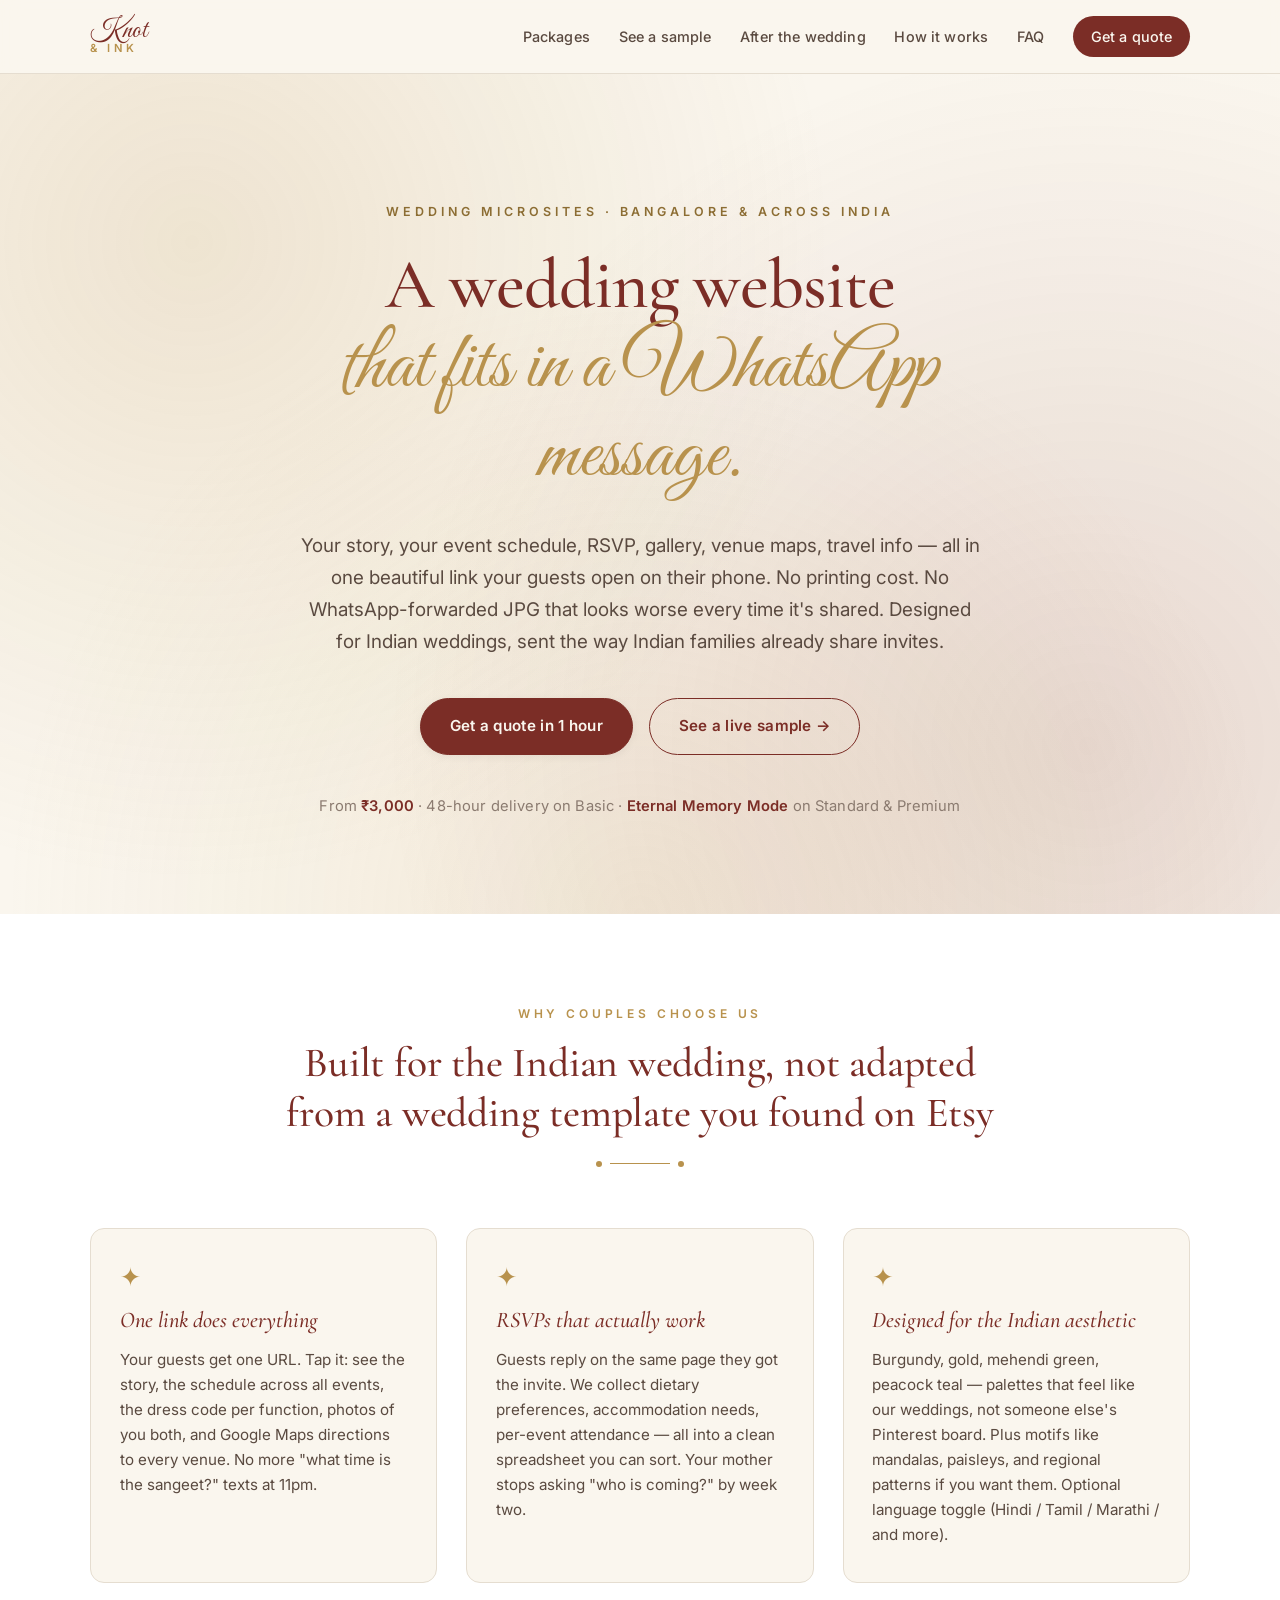
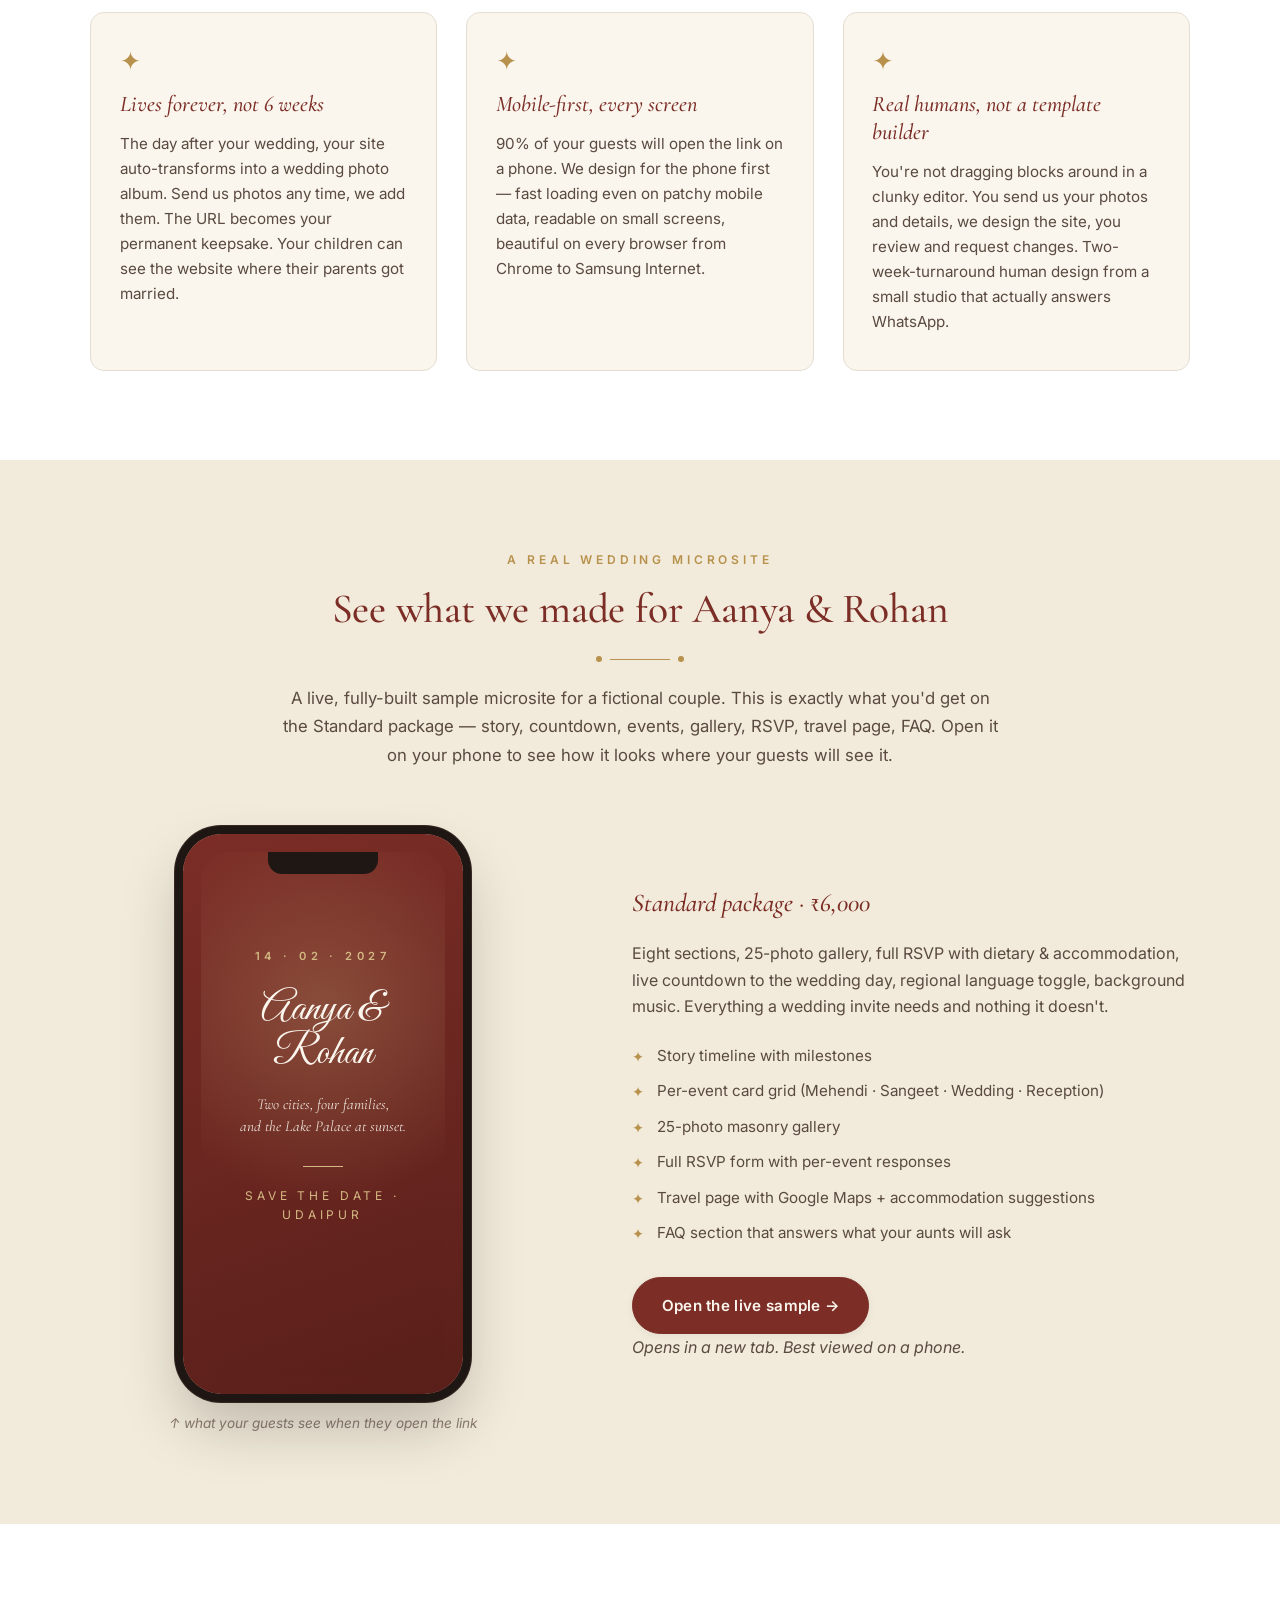
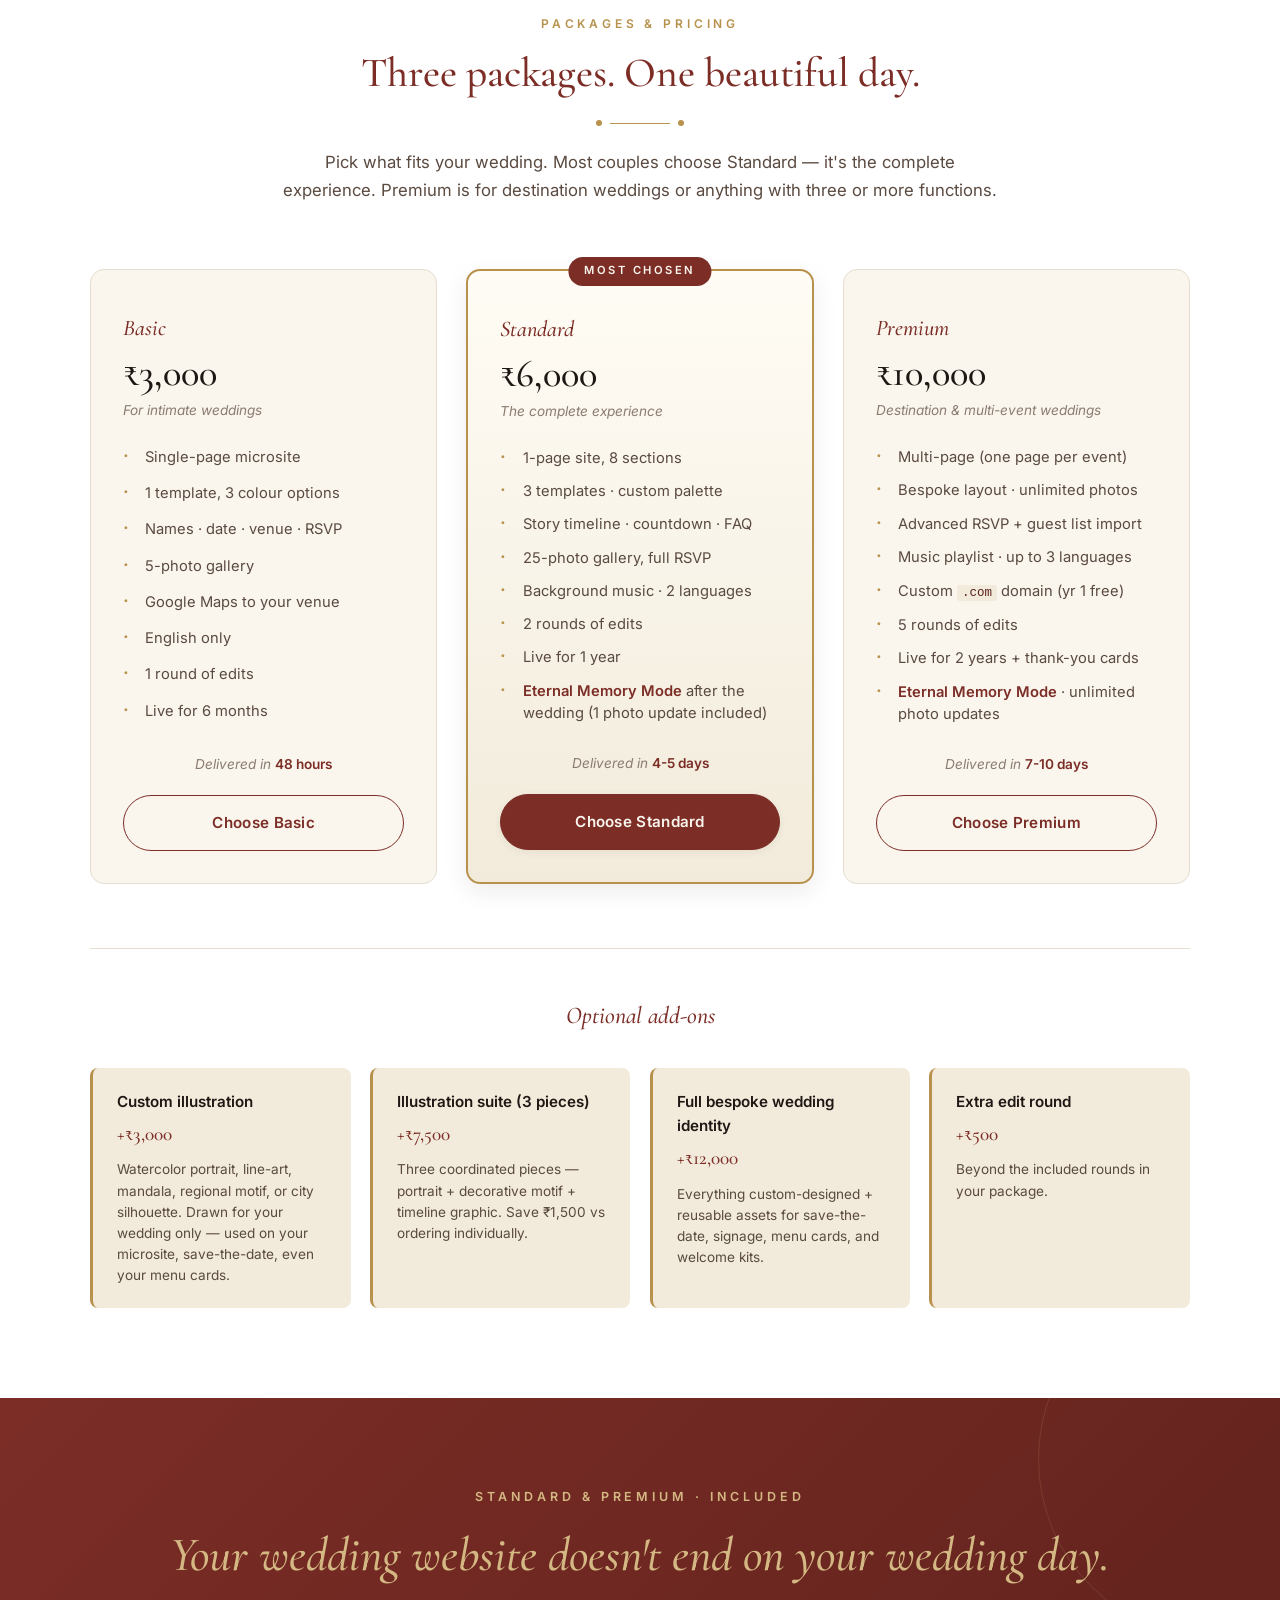
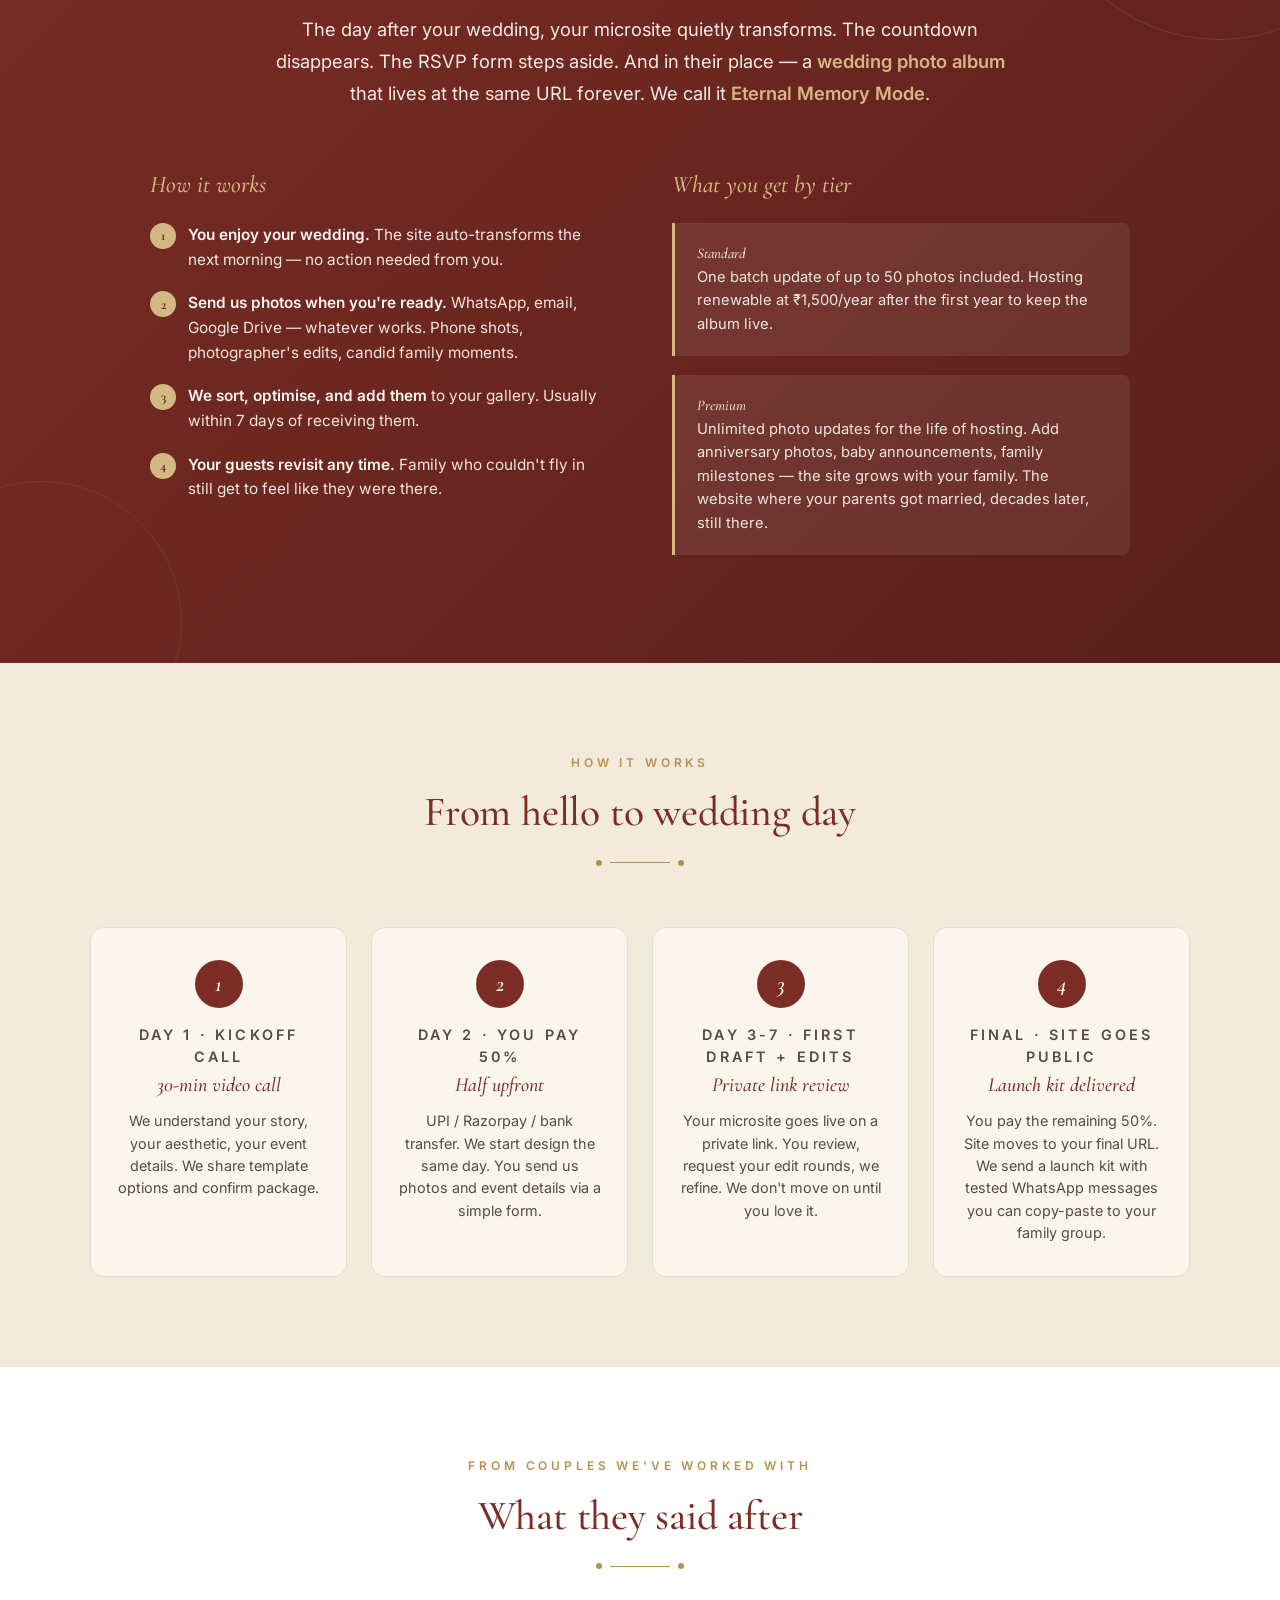
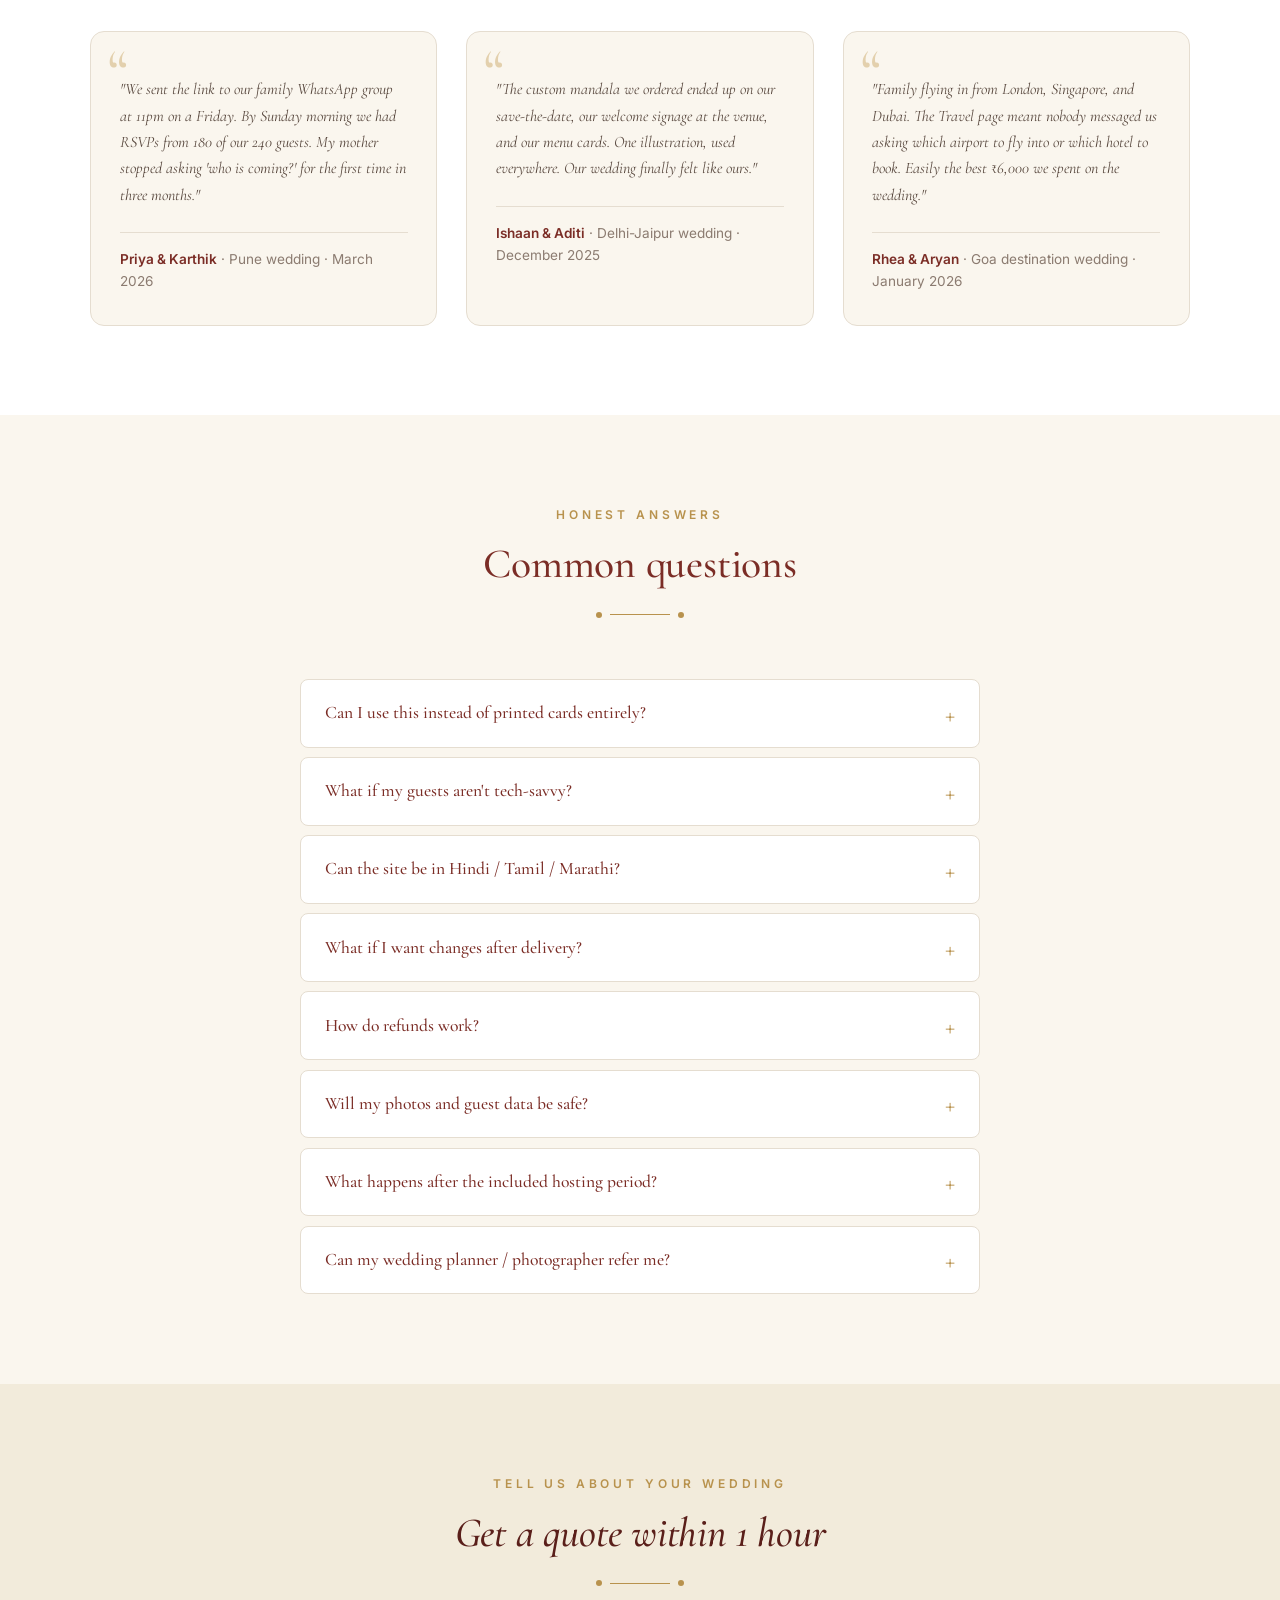
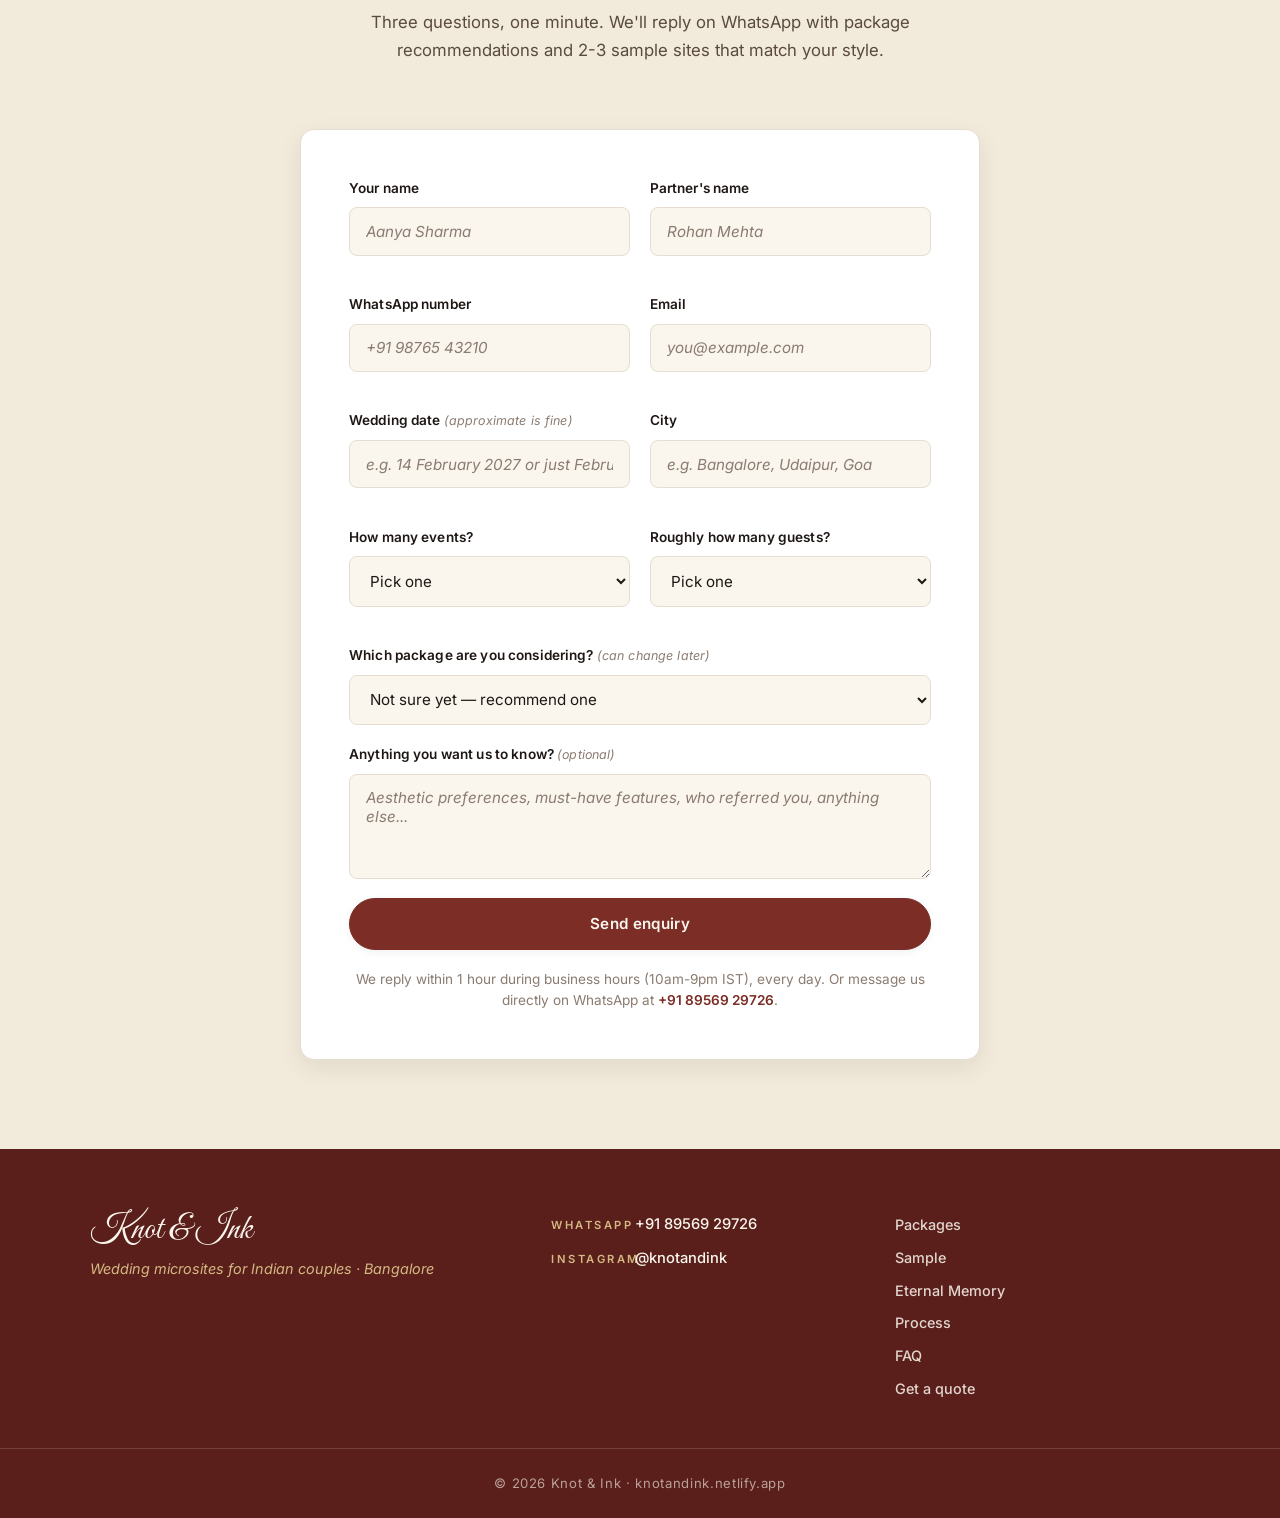
==== deploy/index.html @ e6a07e38 "Initial commit: wedding-sites project (Knot & Ink) Includes: - Strategy docs: README, CONTEXT, TODO," ====
<!DOCTYPE html>
<html lang="en">
<head>
<meta charset="UTF-8" />
<meta name="viewport" content="width=device-width, initial-scale=1.0" />
<title>Knot &amp; Ink — Beautiful wedding microsites for Indian couples</title>
<meta name="description" content="Wedding microsites that get shared on WhatsApp instead of printed cards. Story, schedule, RSVP, gallery, travel info — all in one beautiful link. From ₹3,000." />
<meta property="og:title" content="Knot &amp; Ink — Wedding microsites for Indian couples" />
<meta property="og:description" content="A wedding website that fits in a WhatsApp message. From ₹3,000. Eternal Memory Mode included on Standard & Premium." />
<meta property="og:type" content="website" />
<link rel="stylesheet" href="styles.css" />
<link rel="preconnect" href="https://fonts.googleapis.com">
<link rel="preconnect" href="https://fonts.gstatic.com" crossorigin>
<link href="https://fonts.googleapis.com/css2?family=Cormorant+Garamond:ital,wght@0,400;0,500;0,600;1,400;1,500&family=Inter:wght@300;400;500;600;700&family=Great+Vibes&display=swap" rel="stylesheet">
</head>
<body>

<!-- ============================================ NAV ============================================ -->
<header class="nav" id="nav">
  <div class="wrap nav__inner">
    <a class="nav__brand" href="#top">
      <span class="nav__brand-script">Knot</span>
      <span class="nav__brand-mark">&amp; Ink</span>
    </a>
    <nav class="nav__links" aria-label="Primary">
      <a href="#packages">Packages</a>
      <a href="#sample">See a sample</a>
      <a href="#memory">After the wedding</a>
      <a href="#process">How it works</a>
      <a href="#faq">FAQ</a>
      <a href="#enquire" class="nav__cta">Get a quote</a>
    </nav>
    <button class="nav__menu-btn" id="menuBtn" aria-label="Menu" aria-expanded="false">
      <span></span><span></span><span></span>
    </button>
  </div>
</header>

<!-- ============================================ HERO ============================================ -->
<section class="hero" id="top">
  <div class="hero__bg" aria-hidden="true"></div>
  <div class="wrap hero__inner">
    <p class="hero__eyebrow">Wedding Microsites · Bangalore &amp; across India</p>
    <h1 class="hero__title">
      A wedding website<br>
      <em>that fits in a WhatsApp message.</em>
    </h1>
    <p class="hero__lede">
      Your story, your event schedule, RSVP, gallery, venue maps, travel
      info — all in one beautiful link your guests open on their phone.
      No printing cost. No WhatsApp-forwarded JPG that looks worse every
      time it's shared. Designed for Indian weddings, sent the way Indian
      families already share invites.
    </p>
    <div class="hero__cta-row">
      <a href="#enquire" class="btn btn--primary">Get a quote in 1 hour</a>
      <a href="#sample" class="btn btn--ghost">See a live sample →</a>
    </div>
    <p class="hero__trust">
      From <strong>₹3,000</strong> · 48-hour delivery on Basic ·
      <strong>Eternal Memory Mode</strong> on Standard &amp; Premium
    </p>
  </div>
</section>

<!-- ============================================ WHY US ============================================ -->
<section class="why">
  <div class="wrap">
    <header class="section__header">
      <p class="section__eyebrow">Why couples choose us</p>
      <h2 class="section__title">Built for the Indian wedding, not adapted from a wedding template you found on Etsy</h2>
      <div class="section__divider" aria-hidden="true"></div>
    </header>

    <div class="why__grid">
      <div class="why__card">
        <div class="why__icon" aria-hidden="true">✦</div>
        <h3>One link does everything</h3>
        <p>Your guests get one URL. Tap it: see the story, the schedule across all events, the dress code per function, photos of you both, and Google Maps directions to every venue. No more "what time is the sangeet?" texts at 11pm.</p>
      </div>
      <div class="why__card">
        <div class="why__icon" aria-hidden="true">✦</div>
        <h3>RSVPs that actually work</h3>
        <p>Guests reply on the same page they got the invite. We collect dietary preferences, accommodation needs, per-event attendance — all into a clean spreadsheet you can sort. Your mother stops asking "who is coming?" by week two.</p>
      </div>
      <div class="why__card">
        <div class="why__icon" aria-hidden="true">✦</div>
        <h3>Designed for the Indian aesthetic</h3>
        <p>Burgundy, gold, mehendi green, peacock teal — palettes that feel like our weddings, not someone else's Pinterest board. Plus motifs like mandalas, paisleys, and regional patterns if you want them. Optional language toggle (Hindi / Tamil / Marathi / and more).</p>
      </div>
      <div class="why__card">
        <div class="why__icon" aria-hidden="true">✦</div>
        <h3>Lives forever, not 6 weeks</h3>
        <p>The day after your wedding, your site auto-transforms into a wedding photo album. Send us photos any time, we add them. The URL becomes your permanent keepsake. Your children can see the website where their parents got married.</p>
      </div>
      <div class="why__card">
        <div class="why__icon" aria-hidden="true">✦</div>
        <h3>Mobile-first, every screen</h3>
        <p>90% of your guests will open the link on a phone. We design for the phone first — fast loading even on patchy mobile data, readable on small screens, beautiful on every browser from Chrome to Samsung Internet.</p>
      </div>
      <div class="why__card">
        <div class="why__icon" aria-hidden="true">✦</div>
        <h3>Real humans, not a template builder</h3>
        <p>You're not dragging blocks around in a clunky editor. You send us your photos and details, we design the site, you review and request changes. Two-week-turnaround human design from a small studio that actually answers WhatsApp.</p>
      </div>
    </div>
  </div>
</section>

<!-- ============================================ SAMPLE SHOWCASE ============================================ -->
<section class="sample" id="sample">
  <div class="wrap">
    <header class="section__header">
      <p class="section__eyebrow">A real wedding microsite</p>
      <h2 class="section__title">See what we made for Aanya &amp; Rohan</h2>
      <div class="section__divider" aria-hidden="true"></div>
      <p class="section__intro">A live, fully-built sample microsite for a fictional couple. This is exactly what you'd get on the Standard package — story, countdown, events, gallery, RSVP, travel page, FAQ. Open it on your phone to see how it looks where your guests will see it.</p>
    </header>

    <div class="sample__showcase">
      <a href="samples/aanya-rohan/" class="sample__phone" target="_blank" rel="noopener" aria-label="Open the live Aanya & Rohan sample microsite">
        <div class="sample__phone-frame">
          <div class="sample__phone-content">
            <p class="sample__phone-eyebrow">14 · 02 · 2027</p>
            <p class="sample__phone-script">Aanya &amp; Rohan</p>
            <p class="sample__phone-line">Two cities, four families,<br>and the Lake Palace at sunset.</p>
            <div class="sample__phone-divider" aria-hidden="true"></div>
            <p class="sample__phone-tag">Save the date · Udaipur</p>
            <span class="sample__phone-tap">Tap to open the live sample →</span>
          </div>
        </div>
        <p class="sample__phone-caption">↑ what your guests see when they open the link</p>
      </a>

      <div class="sample__copy">
        <h3>Standard package · ₹6,000</h3>
        <p>Eight sections, 25-photo gallery, full RSVP with dietary &amp; accommodation, live countdown to the wedding day, regional language toggle, background music. Everything a wedding invite needs and nothing it doesn't.</p>
        <ul class="sample__features">
          <li>Story timeline with milestones</li>
          <li>Per-event card grid (Mehendi · Sangeet · Wedding · Reception)</li>
          <li>25-photo masonry gallery</li>
          <li>Full RSVP form with per-event responses</li>
          <li>Travel page with Google Maps + accommodation suggestions</li>
          <li>FAQ section that answers what your aunts will ask</li>
        </ul>
        <a href="samples/aanya-rohan/" class="btn btn--primary" target="_blank" rel="noopener">Open the live sample →</a>
        <p class="sample__hint">Opens in a new tab. Best viewed on a phone.</p>
      </div>
    </div>
  </div>
</section>

<!-- ============================================ PACKAGES ============================================ -->
<section class="packages" id="packages">
  <div class="wrap">
    <header class="section__header">
      <p class="section__eyebrow">Packages &amp; pricing</p>
      <h2 class="section__title">Three packages. One beautiful day.</h2>
      <div class="section__divider" aria-hidden="true"></div>
      <p class="section__intro">Pick what fits your wedding. Most couples choose Standard — it's the complete experience. Premium is for destination weddings or anything with three or more functions.</p>
    </header>

    <div class="pkg-grid">

      <div class="pkg">
        <p class="pkg__tier">Basic</p>
        <p class="pkg__price">₹3,000</p>
        <p class="pkg__sub">For intimate weddings</p>
        <ul class="pkg__features">
          <li>Single-page microsite</li>
          <li>1 template, 3 colour options</li>
          <li>Names · date · venue · RSVP</li>
          <li>5-photo gallery</li>
          <li>Google Maps to your venue</li>
          <li>English only</li>
          <li>1 round of edits</li>
          <li>Live for 6 months</li>
        </ul>
        <p class="pkg__delivery">Delivered in <strong>48 hours</strong></p>
        <a href="#enquire" class="btn btn--ghost btn--block">Choose Basic</a>
      </div>

      <div class="pkg pkg--featured">
        <span class="pkg__badge">Most chosen</span>
        <p class="pkg__tier">Standard</p>
        <p class="pkg__price">₹6,000</p>
        <p class="pkg__sub">The complete experience</p>
        <ul class="pkg__features">
          <li>1-page site, 8 sections</li>
          <li>3 templates · custom palette</li>
          <li>Story timeline · countdown · FAQ</li>
          <li>25-photo gallery, full RSVP</li>
          <li>Background music · 2 languages</li>
          <li>2 rounds of edits</li>
          <li>Live for 1 year</li>
          <li><strong>Eternal Memory Mode</strong> after the wedding (1 photo update included)</li>
        </ul>
        <p class="pkg__delivery">Delivered in <strong>4-5 days</strong></p>
        <a href="#enquire" class="btn btn--primary btn--block">Choose Standard</a>
      </div>

      <div class="pkg">
        <p class="pkg__tier">Premium</p>
        <p class="pkg__price">₹10,000</p>
        <p class="pkg__sub">Destination &amp; multi-event weddings</p>
        <ul class="pkg__features">
          <li>Multi-page (one page per event)</li>
          <li>Bespoke layout · unlimited photos</li>
          <li>Advanced RSVP + guest list import</li>
          <li>Music playlist · up to 3 languages</li>
          <li>Custom <code>.com</code> domain (yr 1 free)</li>
          <li>5 rounds of edits</li>
          <li>Live for 2 years + thank-you cards</li>
          <li><strong>Eternal Memory Mode</strong> · unlimited photo updates</li>
        </ul>
        <p class="pkg__delivery">Delivered in <strong>7-10 days</strong></p>
        <a href="#enquire" class="btn btn--ghost btn--block">Choose Premium</a>
      </div>

    </div>

    <div class="addons">
      <h3 class="addons__title">Optional add-ons</h3>
      <div class="addons__grid">
        <div class="addon">
          <p class="addon__name">Custom illustration</p>
          <p class="addon__price">+₹3,000</p>
          <p class="addon__desc">Watercolor portrait, line-art, mandala, regional motif, or city silhouette. Drawn for your wedding only — used on your microsite, save-the-date, even your menu cards.</p>
        </div>
        <div class="addon">
          <p class="addon__name">Illustration suite (3 pieces)</p>
          <p class="addon__price">+₹7,500</p>
          <p class="addon__desc">Three coordinated pieces — portrait + decorative motif + timeline graphic. Save ₹1,500 vs ordering individually.</p>
        </div>
        <div class="addon">
          <p class="addon__name">Full bespoke wedding identity</p>
          <p class="addon__price">+₹12,000</p>
          <p class="addon__desc">Everything custom-designed + reusable assets for save-the-date, signage, menu cards, and welcome kits.</p>
        </div>
        <div class="addon">
          <p class="addon__name">Extra edit round</p>
          <p class="addon__price">+₹500</p>
          <p class="addon__desc">Beyond the included rounds in your package.</p>
        </div>
      </div>
    </div>
  </div>
</section>

<!-- ============================================ ETERNAL MEMORY ============================================ -->
<section class="memory" id="memory">
  <div class="wrap memory__inner">
    <p class="memory__eyebrow">Standard &amp; Premium · Included</p>
    <h2 class="memory__title"><em>Your wedding website doesn't end on your wedding day.</em></h2>
    <p class="memory__lede">
      The day after your wedding, your microsite quietly transforms.
      The countdown disappears. The RSVP form steps aside. And in their
      place — a <strong>wedding photo album</strong> that lives at the
      same URL forever. We call it <strong>Eternal Memory Mode</strong>.
    </p>

    <div class="memory__cols">
      <div class="memory__col">
        <h3>How it works</h3>
        <ol>
          <li><strong>You enjoy your wedding.</strong> The site auto-transforms the next morning — no action needed from you.</li>
          <li><strong>Send us photos when you're ready.</strong> WhatsApp, email, Google Drive — whatever works. Phone shots, photographer's edits, candid family moments.</li>
          <li><strong>We sort, optimise, and add them</strong> to your gallery. Usually within 7 days of receiving them.</li>
          <li><strong>Your guests revisit any time.</strong> Family who couldn't fly in still get to feel like they were there.</li>
        </ol>
      </div>

      <div class="memory__col">
        <h3>What you get by tier</h3>
        <div class="memory__tier">
          <p class="memory__tier-name">Standard</p>
          <p>One batch update of up to 50 photos included. Hosting renewable at ₹1,500/year after the first year to keep the album live.</p>
        </div>
        <div class="memory__tier">
          <p class="memory__tier-name">Premium</p>
          <p>Unlimited photo updates for the life of hosting. Add anniversary photos, baby announcements, family milestones — the site grows with your family. The website where your parents got married, decades later, still there.</p>
        </div>
      </div>
    </div>
  </div>
</section>

<!-- ============================================ PROCESS ============================================ -->
<section class="process" id="process">
  <div class="wrap">
    <header class="section__header">
      <p class="section__eyebrow">How it works</p>
      <h2 class="section__title">From hello to wedding day</h2>
      <div class="section__divider" aria-hidden="true"></div>
    </header>

    <div class="process__steps">
      <div class="process__step">
        <div class="process__num">1</div>
        <p class="process__when">Day 1 · Kickoff call</p>
        <h3>30-min video call</h3>
        <p>We understand your story, your aesthetic, your event details. We share template options and confirm package.</p>
      </div>
      <div class="process__step">
        <div class="process__num">2</div>
        <p class="process__when">Day 2 · You pay 50%</p>
        <h3>Half upfront</h3>
        <p>UPI / Razorpay / bank transfer. We start design the same day. You send us photos and event details via a simple form.</p>
      </div>
      <div class="process__step">
        <div class="process__num">3</div>
        <p class="process__when">Day 3-7 · First draft + edits</p>
        <h3>Private link review</h3>
        <p>Your microsite goes live on a private link. You review, request your edit rounds, we refine. We don't move on until you love it.</p>
      </div>
      <div class="process__step">
        <div class="process__num">4</div>
        <p class="process__when">Final · Site goes public</p>
        <h3>Launch kit delivered</h3>
        <p>You pay the remaining 50%. Site moves to your final URL. We send a launch kit with tested WhatsApp messages you can copy-paste to your family group.</p>
      </div>
    </div>
  </div>
</section>

<!-- ============================================ TESTIMONIALS ============================================ -->
<section class="testimonials">
  <div class="wrap">
    <header class="section__header">
      <p class="section__eyebrow">From couples we've worked with</p>
      <h2 class="section__title">What they said after</h2>
      <div class="section__divider" aria-hidden="true"></div>
    </header>

    <div class="testimonials__grid">
      <blockquote class="testimonial">
        <p class="testimonial__quote">"We sent the link to our family WhatsApp group at 11pm on a Friday. By Sunday morning we had RSVPs from 180 of our 240 guests. My mother stopped asking 'who is coming?' for the first time in three months."</p>
        <footer><strong>Priya &amp; Karthik</strong> · Pune wedding · March 2026</footer>
      </blockquote>

      <blockquote class="testimonial">
        <p class="testimonial__quote">"The custom mandala we ordered ended up on our save-the-date, our welcome signage at the venue, and our menu cards. One illustration, used everywhere. Our wedding finally felt like ours."</p>
        <footer><strong>Ishaan &amp; Aditi</strong> · Delhi-Jaipur wedding · December 2025</footer>
      </blockquote>

      <blockquote class="testimonial">
        <p class="testimonial__quote">"Family flying in from London, Singapore, and Dubai. The Travel page meant nobody messaged us asking which airport to fly into or which hotel to book. Easily the best ₹6,000 we spent on the wedding."</p>
        <footer><strong>Rhea &amp; Aryan</strong> · Goa destination wedding · January 2026</footer>
      </blockquote>
    </div>
  </div>
</section>

<!-- ============================================ FAQ ============================================ -->
<section class="faq" id="faq">
  <div class="wrap wrap--narrow">
    <header class="section__header">
      <p class="section__eyebrow">Honest answers</p>
      <h2 class="section__title">Common questions</h2>
      <div class="section__divider" aria-hidden="true"></div>
    </header>

    <div class="faq__list">
      <details class="faq__item">
        <summary>Can I use this instead of printed cards entirely?</summary>
        <p>Most of our couples do exactly that — they save the printing cost (often ₹15-40k for 200 cards) and put it elsewhere. A small number do both: a single luxe printed card for grandparents and the immediate family, microsite for everyone else. Either way works.</p>
      </details>
      <details class="faq__item">
        <summary>What if my guests aren't tech-savvy?</summary>
        <p>If they can open a WhatsApp message, they can open the microsite. There's no app, no login, no signup. They tap the link, the site opens, they tap RSVP, they fill three fields. We've designed for grandparents.</p>
      </details>
      <details class="faq__item">
        <summary>Can the site be in Hindi / Tamil / Marathi?</summary>
        <p>Yes. Standard package includes English + 1 regional language with a toggle. Premium goes up to 3. Currently supported: Hindi, Tamil, Telugu, Marathi, Kannada, Malayalam, Bengali, Punjabi, Gujarati. Ask if you need another.</p>
      </details>
      <details class="faq__item">
        <summary>What if I want changes after delivery?</summary>
        <p>Each package includes edit rounds (1 / 2 / 5 for Basic / Standard / Premium). Beyond that, additional rounds are ₹500 each. We hold this line firmly — without it, hourly rates collapse and we can't keep prices low.</p>
      </details>
      <details class="faq__item">
        <summary>How do refunds work?</summary>
        <p>50% upfront, 50% on delivery. The 50% upfront is non-refundable once design starts (because we've already done the work). If you cancel before we begin design, full refund. Once your site is live and you've paid the balance, no further refunds — but we keep working on edit rounds until you're happy within your package limit.</p>
      </details>
      <details class="faq__item">
        <summary>Will my photos and guest data be safe?</summary>
        <p>Site is SSL-secured (green padlock). Guest RSVP data is stored in a private spreadsheet only you and we can access. Your photos are hosted on industry-standard image CDN — same providers used by major news sites. We never reuse your photos for marketing without your written permission.</p>
      </details>
      <details class="faq__item">
        <summary>What happens after the included hosting period?</summary>
        <p>Basic stays live for 6 months. Standard for 1 year, Premium for 2 years. After that, hosting is renewable at ₹1,500/year — most couples renew at least once because the site has become their wedding album. If you don't renew, the site is archived and we keep your final files for 2 more years in case you change your mind.</p>
      </details>
      <details class="faq__item">
        <summary>Can my wedding planner / photographer refer me?</summary>
        <p>Yes — and they'll get a 15% commission. Mention them in the enquiry form so we know to credit them. (Doesn't change your price.)</p>
      </details>
    </div>
  </div>
</section>

<!-- ============================================ ENQUIRY FORM ============================================ -->
<section class="enquire" id="enquire">
  <div class="wrap wrap--narrow">
    <header class="section__header">
      <p class="section__eyebrow">Tell us about your wedding</p>
      <h2 class="section__title"><em>Get a quote within 1 hour</em></h2>
      <div class="section__divider" aria-hidden="true"></div>
      <p class="section__intro">Three questions, one minute. We'll reply on WhatsApp with package recommendations and 2-3 sample sites that match your style.</p>
    </header>

    <form class="enquire-form" id="enquireForm" novalidate>
      <div class="form-row form-row--two">
        <label class="field">
          <span class="field__label">Your name</span>
          <input type="text" name="name" required placeholder="Aanya Sharma" />
        </label>
        <label class="field">
          <span class="field__label">Partner's name</span>
          <input type="text" name="partner" required placeholder="Rohan Mehta" />
        </label>
      </div>

      <div class="form-row form-row--two">
        <label class="field">
          <span class="field__label">WhatsApp number</span>
          <input type="tel" name="phone" required placeholder="+91 98765 43210" />
        </label>
        <label class="field">
          <span class="field__label">Email</span>
          <input type="email" name="email" required placeholder="you@example.com" />
        </label>
      </div>

      <div class="form-row form-row--two">
        <label class="field">
          <span class="field__label">Wedding date <span class="field__opt">(approximate is fine)</span></span>
          <input type="text" name="date" required placeholder="e.g. 14 February 2027 or just February 2027" />
        </label>
        <label class="field">
          <span class="field__label">City</span>
          <input type="text" name="city" required placeholder="e.g. Bangalore, Udaipur, Goa" />
        </label>
      </div>

      <div class="form-row form-row--two">
        <label class="field">
          <span class="field__label">How many events?</span>
          <select name="events" required>
            <option value="">Pick one</option>
            <option>Just the wedding + reception</option>
            <option>Mehendi + Sangeet + Wedding + Reception</option>
            <option>Full schedule (5+ events incl. roka, haldi, etc.)</option>
            <option>Destination wedding (multi-day)</option>
          </select>
        </label>
        <label class="field">
          <span class="field__label">Roughly how many guests?</span>
          <select name="guests" required>
            <option value="">Pick one</option>
            <option>Up to 100</option>
            <option>100 – 250</option>
            <option>250 – 500</option>
            <option>500+</option>
          </select>
        </label>
      </div>

      <label class="field">
        <span class="field__label">Which package are you considering? <span class="field__opt">(can change later)</span></span>
        <select name="package">
          <option value="">Not sure yet — recommend one</option>
          <option>Basic (₹3,000)</option>
          <option>Standard (₹6,000)</option>
          <option>Premium (₹10,000)</option>
          <option>Premium + custom illustrations</option>
        </select>
      </label>

      <label class="field">
        <span class="field__label">Anything you want us to know? <span class="field__opt">(optional)</span></span>
        <textarea name="notes" rows="4" placeholder="Aesthetic preferences, must-have features, who referred you, anything else..."></textarea>
      </label>

      <button type="submit" class="btn btn--primary btn--block">Send enquiry</button>
      <p class="enquire-form__note">We reply within 1 hour during business hours (10am-9pm IST), every day. Or message us directly on WhatsApp at <a href="https://wa.me/918956929726">+91 89569 29726</a>.</p>
    </form>

    <div class="enquire-form__success" id="enquireSuccess" hidden>
      <p class="enquire-form__success-mark">✓</p>
      <h3>Got it — talk soon</h3>
      <p>We've received your enquiry and will reply on WhatsApp within an hour. Meanwhile, take another look at the <a href="samples/aanya-rohan/" target="_blank" rel="noopener">live sample</a>.</p>
    </div>
  </div>
</section>

<!-- ============================================ FOOTER ============================================ -->
<footer class="footer">
  <div class="wrap footer__inner">
    <div class="footer__brand">
      <p class="footer__brand-script">Knot &amp; Ink</p>
      <p class="footer__tag">Wedding microsites for Indian couples · Bangalore</p>
    </div>
    <div class="footer__contact">
      <p><span>WhatsApp</span> <a href="https://wa.me/918956929726">+91 89569 29726</a></p>
      <p><span>Instagram</span> <a href="https://instagram.com/knotandink" rel="noopener">@knotandink</a></p>
    </div>
    <div class="footer__nav">
      <a href="#packages">Packages</a>
      <a href="#sample">Sample</a>
      <a href="#memory">Eternal Memory</a>
      <a href="#process">Process</a>
      <a href="#faq">FAQ</a>
      <a href="#enquire">Get a quote</a>
    </div>
  </div>
  <div class="footer__bar">
    <p>© 2026 Knot &amp; Ink · knotandink.netlify.app</p>
  </div>
</footer>

<script src="script.js"></script>
</body>
</html>
---- deploy/styles.css ----
/* ==========================================================================
   Knot & Ink — Landing page
   Wedding microsite service · public-facing site for couples
   Palette + typography mirror the couple-deck and sample microsite
   ========================================================================== */

:root {
  /* Brand palette — burgundy + antique gold + cream */
  --burgundy:        #7B2D26;
  --burgundy-deep:   #5A1F1A;
  --gold:            #B8924D;
  --gold-soft:       #D4B883;
  --gold-deep:       #8C6D33;
  --cream:           #FAF6EE;
  --cream-warm:      #F2EBDB;
  --rose:            #E8C5C0;
  --rose-deep:       #B87E78;

  --ink:             #1F1714;
  --ink-soft:        #5A4A40;
  --ink-faint:       #8B7B70;
  --line:            #E5DDD0;

  /* Typography */
  --serif:  'Cormorant Garamond', 'Times New Roman', serif;
  --sans:   'Inter', system-ui, -apple-system, 'Segoe UI', Roboto, sans-serif;
  --script: 'Great Vibes', 'Brush Script MT', cursive;

  /* Layout */
  --max-w:        1180px;
  --max-w-narrow: 760px;
  --pad-section:  clamp(3.5rem, 7vw, 6rem);
  --radius:       8px;
  --radius-lg:    14px;

  /* Shadows */
  --shadow-sm: 0 2px 8px rgba(31, 23, 20, 0.06);
  --shadow-md: 0 8px 24px rgba(31, 23, 20, 0.08);
  --shadow-lg: 0 18px 40px rgba(31, 23, 20, 0.12);
}

* { box-sizing: border-box; }

html { scroll-behavior: smooth; -webkit-text-size-adjust: 100%; }

body {
  margin: 0;
  font-family: var(--sans);
  font-size: 16px;
  line-height: 1.6;
  color: var(--ink);
  background: var(--cream);
  -webkit-font-smoothing: antialiased;
  -moz-osx-font-smoothing: grayscale;
}

img { max-width: 100%; display: block; }

a { color: var(--burgundy); text-decoration: none; }
a:hover { color: var(--burgundy-deep); }

.wrap {
  width: 100%;
  max-width: var(--max-w);
  margin: 0 auto;
  padding: 0 clamp(1rem, 4vw, 2.5rem);
}
.wrap--narrow { max-width: var(--max-w-narrow); }

/* ==========================================================================
   NAV
   ========================================================================== */
.nav {
  position: sticky;
  top: 0;
  z-index: 50;
  background: rgba(250, 246, 238, 0.95);
  backdrop-filter: blur(10px);
  -webkit-backdrop-filter: blur(10px);
  border-bottom: 1px solid var(--line);
}
.nav__inner {
  display: flex;
  align-items: center;
  justify-content: space-between;
  padding-top: 1rem;
  padding-bottom: 1rem;
  gap: 2rem;
}
.nav__brand {
  display: flex;
  flex-direction: column;
  line-height: 1;
  text-decoration: none;
}
.nav__brand-script {
  font-family: var(--script);
  font-size: 1.7rem;
  color: var(--burgundy);
  letter-spacing: 0.02em;
  margin-bottom: -2px;
}
.nav__brand-mark {
  font-family: var(--sans);
  font-size: 0.7rem;
  letter-spacing: 0.32em;
  text-transform: uppercase;
  color: var(--gold);
  font-weight: 600;
}
.nav__links {
  display: flex;
  gap: 1.8rem;
  align-items: center;
}
.nav__links a {
  font-size: 0.9rem;
  color: var(--ink-soft);
  font-weight: 500;
  letter-spacing: 0.01em;
  transition: color 0.2s;
}
.nav__links a:hover { color: var(--burgundy); }
.nav__cta {
  background: var(--burgundy);
  color: var(--cream) !important;
  padding: 0.55rem 1.1rem;
  border-radius: 999px;
  transition: background 0.2s;
}
.nav__cta:hover { background: var(--burgundy-deep); color: var(--cream) !important; }

.nav__menu-btn {
  display: none;
  background: none;
  border: 0;
  padding: 0.5rem;
  cursor: pointer;
  flex-direction: column;
  gap: 5px;
}
.nav__menu-btn span {
  display: block;
  width: 22px;
  height: 2px;
  background: var(--burgundy);
  transition: transform 0.2s, opacity 0.2s;
}
.nav__menu-btn[aria-expanded="true"] span:nth-child(1) { transform: translateY(7px) rotate(45deg); }
.nav__menu-btn[aria-expanded="true"] span:nth-child(2) { opacity: 0; }
.nav__menu-btn[aria-expanded="true"] span:nth-child(3) { transform: translateY(-7px) rotate(-45deg); }

/* ==========================================================================
   BUTTONS
   ========================================================================== */
.btn {
  display: inline-block;
  padding: 0.95rem 1.8rem;
  font-family: var(--sans);
  font-size: 0.95rem;
  font-weight: 600;
  letter-spacing: 0.02em;
  border-radius: 999px;
  border: 1.5px solid transparent;
  cursor: pointer;
  text-align: center;
  transition: transform 0.15s, background 0.2s, color 0.2s, border-color 0.2s, box-shadow 0.2s;
  text-decoration: none;
}
.btn--primary {
  background: var(--burgundy);
  color: var(--cream);
  border-color: var(--burgundy);
  box-shadow: var(--shadow-sm);
}
.btn--primary:hover {
  background: var(--burgundy-deep);
  border-color: var(--burgundy-deep);
  color: var(--cream);
  transform: translateY(-1px);
  box-shadow: var(--shadow-md);
}
.btn--ghost {
  background: transparent;
  color: var(--burgundy);
  border-color: var(--burgundy);
}
.btn--ghost:hover {
  background: var(--burgundy);
  color: var(--cream);
}
.btn--block { display: block; width: 100%; }

/* ==========================================================================
   SECTION HEADERS — shared
   ========================================================================== */
.section__header {
  text-align: center;
  max-width: 720px;
  margin: 0 auto clamp(2.5rem, 5vw, 4rem);
}
.section__eyebrow {
  font-size: 0.75rem;
  letter-spacing: 0.32em;
  text-transform: uppercase;
  color: var(--gold);
  font-weight: 600;
  margin: 0 0 1rem;
}
.section__title {
  font-family: var(--serif);
  font-weight: 500;
  font-size: clamp(1.8rem, 4vw, 2.6rem);
  color: var(--burgundy);
  margin: 0 0 1.5rem;
  line-height: 1.2;
  letter-spacing: -0.005em;
}
.section__title em {
  font-style: italic;
  color: var(--burgundy-deep);
}
.section__divider {
  width: 60px;
  height: 1px;
  background: var(--gold);
  margin: 0 auto 1.5rem;
  position: relative;
}
.section__divider::before,
.section__divider::after {
  content: "";
  position: absolute;
  top: 50%;
  width: 6px;
  height: 6px;
  background: var(--gold);
  border-radius: 50%;
  transform: translateY(-50%);
}
.section__divider::before { left: -14px; }
.section__divider::after  { right: -14px; }
.section__intro {
  font-size: 1.05rem;
  color: var(--ink-soft);
  line-height: 1.7;
  margin: 0;
}

/* ==========================================================================
   HERO
   ========================================================================== */
.hero {
  position: relative;
  padding: clamp(4rem, 10vw, 8rem) 0 clamp(4rem, 8vw, 6rem);
  overflow: hidden;
  background: var(--cream);
}
.hero__bg {
  position: absolute;
  inset: 0;
  background:
    radial-gradient(circle at 15% 20%, rgba(184, 146, 77, 0.18) 0%, transparent 50%),
    radial-gradient(circle at 85% 80%, rgba(123, 45, 38, 0.15) 0%, transparent 55%),
    radial-gradient(circle at 50% 100%, rgba(212, 184, 131, 0.2) 0%, transparent 60%),
    var(--cream);
  z-index: 0;
}
.hero__inner {
  position: relative;
  z-index: 1;
  text-align: center;
  max-width: 840px;
}
.hero__eyebrow {
  font-size: 0.78rem;
  letter-spacing: 0.32em;
  text-transform: uppercase;
  color: var(--gold-deep);
  font-weight: 600;
  margin: 0 0 1.5rem;
}
.hero__title {
  font-family: var(--serif);
  font-weight: 500;
  font-size: clamp(2.4rem, 6vw, 4.4rem);
  color: var(--burgundy);
  margin: 0 0 1.8rem;
  line-height: 1.1;
  letter-spacing: -0.015em;
}
.hero__title em {
  font-family: var(--script);
  font-weight: 400;
  font-style: normal;
  color: var(--gold);
  font-size: 1.15em;
  letter-spacing: 0;
}
.hero__lede {
  font-size: clamp(1rem, 2vw, 1.18rem);
  line-height: 1.7;
  color: var(--ink-soft);
  margin: 0 0 2.5rem;
  max-width: 680px;
  margin-left: auto;
  margin-right: auto;
}
.hero__cta-row {
  display: flex;
  gap: 1rem;
  justify-content: center;
  flex-wrap: wrap;
  margin-bottom: 2.5rem;
}
.hero__trust {
  font-size: 0.92rem;
  color: var(--ink-faint);
  margin: 0;
  letter-spacing: 0.01em;
}
.hero__trust strong { color: var(--burgundy); font-weight: 600; }

/* ==========================================================================
   WHY US
   ========================================================================== */
.why {
  padding: var(--pad-section) 0;
  background: white;
}
.why__grid {
  display: grid;
  grid-template-columns: repeat(auto-fit, minmax(280px, 1fr));
  gap: 1.8rem;
}
.why__card {
  padding: 2.2rem 1.8rem;
  background: var(--cream);
  border: 1px solid var(--line);
  border-radius: var(--radius-lg);
  transition: transform 0.25s, box-shadow 0.25s, border-color 0.25s;
}
.why__card:hover {
  transform: translateY(-4px);
  box-shadow: var(--shadow-md);
  border-color: var(--gold-soft);
}
.why__icon {
  font-size: 1.6rem;
  color: var(--gold);
  margin-bottom: 1rem;
  line-height: 1;
}
.why__card h3 {
  font-family: var(--serif);
  font-style: italic;
  font-weight: 500;
  font-size: 1.4rem;
  color: var(--burgundy);
  margin: 0 0 0.8rem;
  line-height: 1.25;
}
.why__card p {
  font-size: 0.95rem;
  color: var(--ink-soft);
  line-height: 1.65;
  margin: 0;
}

/* ==========================================================================
   SAMPLE SHOWCASE
   ========================================================================== */
.sample {
  padding: var(--pad-section) 0;
  background: var(--cream-warm);
}
.sample__showcase {
  display: grid;
  grid-template-columns: 1fr 1.2fr;
  gap: clamp(2rem, 6vw, 5rem);
  align-items: center;
}
.sample__phone {
  display: flex;
  flex-direction: column;
  align-items: center;
  gap: 1.2rem;
  text-decoration: none;
  color: inherit;
  cursor: pointer;
}
.sample__phone:hover { color: inherit; }
.sample__phone-frame {
  width: 280px;
  height: 560px;
  background: linear-gradient(160deg, #7B2D26 0%, #5A1F1A 100%);
  border-radius: 38px;
  padding: 18px;
  box-shadow:
    0 30px 60px rgba(31, 23, 20, 0.25),
    0 0 0 8px #1F1714,
    0 0 0 9px #3A2A24;
  position: relative;
  transition: transform 0.3s ease, box-shadow 0.3s ease;
}
.sample__phone:hover .sample__phone-frame {
  transform: translateY(-6px) rotate(-1deg);
  box-shadow:
    0 38px 70px rgba(31, 23, 20, 0.32),
    0 0 0 8px #1F1714,
    0 0 0 9px #3A2A24;
}
.sample__phone:focus-visible {
  outline: 0;
}
.sample__phone:focus-visible .sample__phone-frame {
  box-shadow:
    0 30px 60px rgba(31, 23, 20, 0.25),
    0 0 0 8px #1F1714,
    0 0 0 11px var(--gold);
}
.sample__phone-tap {
  display: inline-block;
  margin-top: 1.5rem;
  padding: 0.45rem 1rem;
  background: var(--gold-soft);
  color: var(--burgundy-deep);
  font-family: var(--sans);
  font-size: 0.72rem;
  font-weight: 600;
  letter-spacing: 0.18em;
  text-transform: uppercase;
  border-radius: 999px;
  opacity: 0;
  transform: translateY(8px);
  transition: opacity 0.3s ease, transform 0.3s ease;
}
.sample__phone:hover .sample__phone-tap,
.sample__phone:focus-visible .sample__phone-tap {
  opacity: 1;
  transform: translateY(0);
}
@media (hover: none) {
  .sample__phone-tap { opacity: 1; transform: none; }
}
.sample__phone-frame::before {
  content: "";
  position: absolute;
  top: 18px;
  left: 50%;
  transform: translateX(-50%);
  width: 110px;
  height: 22px;
  background: #1F1714;
  border-radius: 0 0 14px 14px;
  z-index: 2;
}
.sample__phone-content {
  width: 100%;
  height: 100%;
  background:
    radial-gradient(circle at 50% 30%, rgba(212, 184, 131, 0.25) 0%, transparent 50%),
    linear-gradient(160deg, #7B2D26 0%, #5A1F1A 100%);
  border-radius: 26px;
  padding: 50px 25px 30px;
  display: flex;
  flex-direction: column;
  align-items: center;
  justify-content: center;
  text-align: center;
  color: var(--cream);
}
.sample__phone-eyebrow {
  font-size: 0.7rem;
  letter-spacing: 0.4em;
  color: var(--gold-soft);
  margin: 0 0 1.5rem;
  font-weight: 600;
}
.sample__phone-script {
  font-family: var(--script);
  font-size: 2.6rem;
  color: var(--cream);
  margin: 0 0 1rem;
  line-height: 1.05;
}
.sample__phone-line {
  font-family: var(--serif);
  font-style: italic;
  font-size: 0.95rem;
  line-height: 1.45;
  margin: 0 0 1.8rem;
  color: rgba(250, 246, 238, 0.9);
}
.sample__phone-divider {
  width: 40px;
  height: 1px;
  background: var(--gold-soft);
  margin: 0 auto 1.2rem;
}
.sample__phone-tag {
  font-size: 0.75rem;
  letter-spacing: 0.32em;
  color: var(--gold-soft);
  text-transform: uppercase;
  margin: 0;
}
.sample__phone-caption {
  font-size: 0.85rem;
  color: var(--ink-faint);
  font-style: italic;
  margin: 0;
}
.sample__copy h3 {
  font-family: var(--serif);
  font-style: italic;
  font-weight: 500;
  font-size: 1.6rem;
  color: var(--burgundy);
  margin: 0 0 1rem;
}
.sample__copy p {
  font-size: 1rem;
  line-height: 1.65;
  color: var(--ink-soft);
  margin: 0 0 1.5rem;
}
.sample__features {
  list-style: none;
  padding: 0;
  margin: 0 0 2rem;
  display: grid;
  gap: 0.7rem;
}
.sample__features li {
  position: relative;
  padding-left: 1.6rem;
  font-size: 0.95rem;
  color: var(--ink-soft);
}
.sample__features li::before {
  content: "✦";
  position: absolute;
  left: 0;
  color: var(--gold);
  font-size: 0.9rem;
  top: 1px;
}
.sample__hint {
  font-size: 0.85rem;
  color: var(--ink-faint);
  font-style: italic;
  margin: 0.8rem 0 0;
}

/* ==========================================================================
   PACKAGES
   ========================================================================== */
.packages {
  padding: var(--pad-section) 0;
  background: white;
}
.pkg-grid {
  display: grid;
  grid-template-columns: repeat(auto-fit, minmax(280px, 1fr));
  gap: 1.8rem;
  margin-bottom: 4rem;
}
.pkg {
  position: relative;
  background: var(--cream);
  border: 1px solid var(--line);
  border-radius: var(--radius-lg);
  padding: 2.5rem 2rem 2rem;
  display: flex;
  flex-direction: column;
  transition: transform 0.25s, box-shadow 0.25s;
}
.pkg:hover {
  transform: translateY(-3px);
  box-shadow: var(--shadow-md);
}
.pkg--featured {
  background: linear-gradient(180deg, #FFFCF5 0%, var(--cream-warm) 100%);
  border-color: var(--gold);
  border-width: 2px;
  transform: scale(1.03);
  box-shadow: var(--shadow-md);
}
.pkg--featured:hover { transform: scale(1.03) translateY(-3px); box-shadow: var(--shadow-lg); }
.pkg__badge {
  position: absolute;
  top: -14px;
  left: 50%;
  transform: translateX(-50%);
  background: var(--burgundy);
  color: var(--cream);
  padding: 0.35rem 1rem;
  font-size: 0.7rem;
  letter-spacing: 0.22em;
  text-transform: uppercase;
  font-weight: 600;
  border-radius: 999px;
  white-space: nowrap;
}
.pkg__tier {
  font-family: var(--serif);
  font-style: italic;
  font-size: 1.4rem;
  font-weight: 500;
  color: var(--burgundy);
  margin: 0 0 0.5rem;
}
.pkg__price {
  font-family: var(--serif);
  font-size: 2.4rem;
  font-weight: 500;
  color: var(--ink);
  margin: 0;
  line-height: 1;
}
.pkg__sub {
  font-size: 0.85rem;
  color: var(--ink-faint);
  margin: 0.5rem 0 1.5rem;
  font-style: italic;
}
.pkg__features {
  list-style: none;
  padding: 0;
  margin: 0 0 1.8rem;
  display: grid;
  gap: 0.7rem;
  flex: 1;
}
.pkg__features li {
  position: relative;
  padding-left: 1.4rem;
  font-size: 0.92rem;
  color: var(--ink-soft);
  line-height: 1.5;
}
.pkg__features li::before {
  content: "·";
  position: absolute;
  left: 0;
  color: var(--gold);
  font-size: 1.4rem;
  line-height: 1;
  top: -2px;
}
.pkg__features li strong { color: var(--burgundy); font-weight: 600; }
.pkg__features code {
  font-family: 'SFMono-Regular', Menlo, Consolas, monospace;
  font-size: 0.85em;
  background: var(--cream-warm);
  padding: 1px 5px;
  border-radius: 3px;
  color: var(--burgundy-deep);
}
.pkg__delivery {
  font-size: 0.85rem;
  color: var(--ink-faint);
  margin: 0 0 1.2rem;
  text-align: center;
  font-style: italic;
}
.pkg__delivery strong { color: var(--burgundy); font-style: normal; font-weight: 600; }

.addons {
  border-top: 1px solid var(--line);
  padding-top: 3rem;
}
.addons__title {
  font-family: var(--serif);
  font-style: italic;
  font-weight: 500;
  font-size: 1.5rem;
  color: var(--burgundy);
  text-align: center;
  margin: 0 0 2rem;
}
.addons__grid {
  display: grid;
  grid-template-columns: repeat(auto-fit, minmax(240px, 1fr));
  gap: 1.2rem;
}
.addon {
  padding: 1.4rem 1.5rem;
  background: var(--cream-warm);
  border-radius: var(--radius);
  border-left: 3px solid var(--gold);
}
.addon__name {
  font-weight: 600;
  font-size: 0.95rem;
  color: var(--ink);
  margin: 0 0 0.3rem;
}
.addon__price {
  font-family: var(--serif);
  font-size: 1.2rem;
  color: var(--burgundy);
  margin: 0 0 0.6rem;
  font-weight: 500;
}
.addon__desc {
  font-size: 0.85rem;
  color: var(--ink-soft);
  line-height: 1.55;
  margin: 0;
}

/* ==========================================================================
   ETERNAL MEMORY MODE — flagship feature section
   ========================================================================== */
.memory {
  padding: var(--pad-section) 0;
  background: linear-gradient(135deg, var(--burgundy) 0%, var(--burgundy-deep) 100%);
  color: var(--cream);
  position: relative;
  overflow: hidden;
}
.memory::before,
.memory::after {
  content: "";
  position: absolute;
  border: 1px solid var(--gold-soft);
  border-radius: 50%;
  opacity: 0.15;
  pointer-events: none;
}
.memory::before {
  top: -120px;
  right: -120px;
  width: 360px;
  height: 360px;
}
.memory::after {
  bottom: -100px;
  left: -100px;
  width: 280px;
  height: 280px;
  opacity: 0.1;
}
.memory__inner {
  position: relative;
  z-index: 1;
  text-align: center;
}
.memory__eyebrow {
  font-size: 0.78rem;
  letter-spacing: 0.32em;
  text-transform: uppercase;
  color: var(--gold-soft);
  font-weight: 600;
  margin: 0 0 1.2rem;
}
.memory__title {
  font-family: var(--serif);
  font-weight: 500;
  font-size: clamp(1.9rem, 4.5vw, 3rem);
  margin: 0 0 1.8rem;
  line-height: 1.2;
  color: var(--cream);
}
.memory__title em {
  font-style: italic;
  color: var(--gold-soft);
}
.memory__lede {
  font-size: clamp(1rem, 2vw, 1.15rem);
  line-height: 1.75;
  max-width: 760px;
  margin: 0 auto 3.5rem;
  color: rgba(250, 246, 238, 0.95);
}
.memory__lede strong { color: var(--gold-soft); font-weight: 600; }
.memory__cols {
  display: grid;
  grid-template-columns: 1fr 1fr;
  gap: clamp(2rem, 5vw, 4rem);
  text-align: left;
  max-width: 980px;
  margin: 0 auto;
}
.memory__col h3 {
  font-family: var(--serif);
  font-style: italic;
  font-weight: 500;
  font-size: 1.5rem;
  color: var(--gold-soft);
  margin: 0 0 1.2rem;
}
.memory__col ol {
  margin: 0;
  padding: 0;
  list-style: none;
  counter-reset: memlist;
}
.memory__col ol li {
  position: relative;
  padding-left: 2.4rem;
  margin-bottom: 1.2rem;
  font-size: 0.96rem;
  line-height: 1.6;
  color: rgba(250, 246, 238, 0.92);
  counter-increment: memlist;
}
.memory__col ol li::before {
  content: counter(memlist);
  position: absolute;
  left: 0;
  top: 0;
  width: 26px;
  height: 26px;
  display: flex;
  align-items: center;
  justify-content: center;
  background: var(--gold-soft);
  color: var(--burgundy-deep);
  font-family: var(--serif);
  font-size: 0.85rem;
  font-weight: 600;
  border-radius: 50%;
}
.memory__col strong { color: var(--cream); font-weight: 600; }

.memory__tier {
  background: rgba(250, 246, 238, 0.08);
  border-left: 3px solid var(--gold-soft);
  padding: 1.2rem 1.4rem;
  border-radius: 0 var(--radius) var(--radius) 0;
  margin-bottom: 1.2rem;
}
.memory__tier-name {
  font-family: var(--serif);
  font-style: italic;
  font-size: 1.05rem;
  color: var(--gold-soft);
  margin: 0 0 0.4rem;
  font-weight: 500;
}
.memory__tier p {
  font-size: 0.92rem;
  line-height: 1.6;
  margin: 0;
  color: rgba(250, 246, 238, 0.92);
}

/* ==========================================================================
   PROCESS
   ========================================================================== */
.process {
  padding: var(--pad-section) 0;
  background: var(--cream-warm);
}
.process__steps {
  display: grid;
  grid-template-columns: repeat(auto-fit, minmax(220px, 1fr));
  gap: 1.5rem;
}
.process__step {
  background: var(--cream);
  padding: 2rem 1.6rem;
  border-radius: var(--radius-lg);
  text-align: center;
  border: 1px solid var(--line);
  position: relative;
}
.process__num {
  width: 48px;
  height: 48px;
  background: var(--burgundy);
  color: var(--cream);
  font-family: var(--serif);
  font-style: italic;
  font-size: 1.4rem;
  font-weight: 600;
  border-radius: 50%;
  display: flex;
  align-items: center;
  justify-content: center;
  margin: 0 auto 1rem;
}
.process__when {
  font-size: 0.7rem;
  letter-spacing: 0.22em;
  text-transform: uppercase;
  color: var(--gold);
  font-weight: 600;
  margin: 0 0 0.8rem;
}
.process__step h3 {
  font-family: var(--serif);
  font-style: italic;
  font-weight: 500;
  font-size: 1.25rem;
  color: var(--burgundy);
  margin: 0 0 0.6rem;
}
.process__step p {
  font-size: 0.9rem;
  color: var(--ink-soft);
  line-height: 1.55;
  margin: 0;
}

/* ==========================================================================
   TESTIMONIALS
   ========================================================================== */
.testimonials {
  padding: var(--pad-section) 0;
  background: white;
}
.testimonials__grid {
  display: grid;
  grid-template-columns: repeat(auto-fit, minmax(280px, 1fr));
  gap: 1.8rem;
}
.testimonial {
  background: var(--cream);
  border: 1px solid var(--line);
  border-radius: var(--radius-lg);
  padding: 2rem 1.8rem;
  margin: 0;
  position: relative;
}
.testimonial::before {
  content: "\201C";
  position: absolute;
  top: 0.5rem;
  left: 1rem;
  font-family: var(--serif);
  font-size: 4rem;
  color: var(--gold-soft);
  line-height: 1;
  opacity: 0.6;
}
.testimonial__quote {
  font-family: var(--serif);
  font-style: italic;
  font-size: 1rem;
  line-height: 1.65;
  color: var(--ink-soft);
  margin: 0.8rem 0 1.5rem;
  position: relative;
  z-index: 1;
}
.testimonial footer {
  font-size: 0.85rem;
  color: var(--ink-faint);
  border-top: 1px solid var(--line);
  padding-top: 1rem;
}
.testimonial footer strong {
  color: var(--burgundy);
  font-weight: 600;
}

/* ==========================================================================
   FAQ
   ========================================================================== */
.faq {
  padding: var(--pad-section) 0;
  background: var(--cream);
}
.faq__list {
  display: flex;
  flex-direction: column;
  gap: 0.6rem;
}
.faq__item {
  background: white;
  border: 1px solid var(--line);
  border-radius: var(--radius);
  padding: 1.2rem 1.5rem;
  transition: border-color 0.2s, box-shadow 0.2s;
}
.faq__item[open] {
  border-color: var(--gold-soft);
  box-shadow: var(--shadow-sm);
}
.faq__item summary {
  font-family: var(--serif);
  font-weight: 500;
  font-size: 1.1rem;
  color: var(--burgundy);
  cursor: pointer;
  list-style: none;
  display: flex;
  justify-content: space-between;
  align-items: center;
  gap: 1rem;
}
.faq__item summary::-webkit-details-marker { display: none; }
.faq__item summary::after {
  content: "+";
  font-size: 1.6rem;
  color: var(--gold);
  font-weight: 300;
  transition: transform 0.2s;
  line-height: 1;
}
.faq__item[open] summary::after { transform: rotate(45deg); }
.faq__item p {
  font-size: 0.95rem;
  line-height: 1.65;
  color: var(--ink-soft);
  margin: 1rem 0 0;
  padding-top: 1rem;
  border-top: 1px solid var(--line);
}

/* ==========================================================================
   ENQUIRY FORM
   ========================================================================== */
.enquire {
  padding: var(--pad-section) 0;
  background: var(--cream-warm);
}
.enquire-form {
  background: white;
  border-radius: var(--radius-lg);
  padding: clamp(2rem, 5vw, 3rem);
  box-shadow: var(--shadow-md);
  border: 1px solid var(--line);
}
.form-row {
  margin-bottom: 1.2rem;
}
.form-row--two {
  display: grid;
  grid-template-columns: 1fr 1fr;
  gap: 1.2rem;
}
.field {
  display: flex;
  flex-direction: column;
  gap: 0.5rem;
  margin-bottom: 1.2rem;
}
.field__label {
  font-size: 0.85rem;
  font-weight: 600;
  color: var(--ink);
  letter-spacing: 0.01em;
}
.field__opt {
  font-size: 0.78rem;
  color: var(--ink-faint);
  font-weight: 400;
  font-style: italic;
}
.field input,
.field select,
.field textarea {
  padding: 0.85rem 1rem;
  font-family: var(--sans);
  font-size: 0.95rem;
  border: 1.5px solid var(--line);
  border-radius: var(--radius);
  background: var(--cream);
  color: var(--ink);
  transition: border-color 0.2s, background 0.2s;
  width: 100%;
}
.field input:focus,
.field select:focus,
.field textarea:focus {
  outline: 0;
  border-color: var(--gold);
  background: white;
}
.field textarea {
  resize: vertical;
  min-height: 100px;
  font-family: var(--sans);
}
.field input::placeholder,
.field textarea::placeholder {
  color: var(--ink-faint);
  font-style: italic;
}

.enquire-form__note {
  font-size: 0.85rem;
  color: var(--ink-faint);
  margin: 1.2rem 0 0;
  text-align: center;
  line-height: 1.55;
}
.enquire-form__note a { color: var(--burgundy); font-weight: 600; }

.enquire-form__success {
  background: white;
  border-radius: var(--radius-lg);
  padding: 3rem 2rem;
  text-align: center;
  box-shadow: var(--shadow-md);
  border: 1px solid var(--gold-soft);
}
.enquire-form__success-mark {
  width: 64px;
  height: 64px;
  background: var(--burgundy);
  color: var(--cream);
  font-size: 2rem;
  border-radius: 50%;
  display: flex;
  align-items: center;
  justify-content: center;
  margin: 0 auto 1.5rem;
}
.enquire-form__success h3 {
  font-family: var(--serif);
  font-style: italic;
  font-size: 1.8rem;
  color: var(--burgundy);
  margin: 0 0 1rem;
  font-weight: 500;
}
.enquire-form__success p {
  font-size: 1rem;
  color: var(--ink-soft);
  margin: 0;
  line-height: 1.6;
}

/* ==========================================================================
   FOOTER
   ========================================================================== */
.footer {
  background: var(--burgundy-deep);
  color: var(--cream);
  padding: 4rem 0 0;
}
.footer__inner {
  display: grid;
  grid-template-columns: 1.4fr 1fr 1fr;
  gap: 3rem;
  padding-bottom: 3rem;
}
.footer__brand-script {
  font-family: var(--script);
  font-size: 2.2rem;
  color: var(--cream);
  margin: 0 0 0.5rem;
  line-height: 1;
}
.footer__tag {
  font-size: 0.9rem;
  color: var(--gold-soft);
  margin: 0;
  font-style: italic;
}
.footer__contact p {
  font-size: 0.92rem;
  margin: 0 0 0.6rem;
  color: rgba(250, 246, 238, 0.85);
}
.footer__contact span {
  display: inline-block;
  width: 80px;
  font-size: 0.7rem;
  letter-spacing: 0.22em;
  text-transform: uppercase;
  color: var(--gold-soft);
  font-weight: 600;
}
.footer__contact a {
  color: var(--cream);
  font-weight: 500;
}
.footer__contact a:hover { color: var(--gold-soft); }
.footer__nav {
  display: flex;
  flex-direction: column;
  gap: 0.6rem;
}
.footer__nav a {
  color: rgba(250, 246, 238, 0.85);
  font-size: 0.9rem;
  font-weight: 500;
}
.footer__nav a:hover { color: var(--gold-soft); }
.footer__bar {
  border-top: 1px solid rgba(250, 246, 238, 0.15);
  padding: 1.5rem 0;
  text-align: center;
}
.footer__bar p {
  margin: 0;
  font-size: 0.82rem;
  color: rgba(250, 246, 238, 0.6);
  letter-spacing: 0.05em;
}

/* ==========================================================================
   RESPONSIVE
   ========================================================================== */
@media (max-width: 880px) {
  .nav__links {
    position: absolute;
    top: 100%;
    left: 0;
    right: 0;
    background: var(--cream);
    flex-direction: column;
    padding: 1.5rem;
    gap: 1.2rem;
    border-bottom: 1px solid var(--line);
    transform: translateY(-12px);
    opacity: 0;
    pointer-events: none;
    transition: transform 0.2s, opacity 0.2s;
  }
  .nav__links.is-open {
    transform: translateY(0);
    opacity: 1;
    pointer-events: auto;
  }
  .nav__menu-btn { display: flex; }
  .nav__cta { width: max-content; }

  .sample__showcase {
    grid-template-columns: 1fr;
    gap: 3rem;
  }
  .sample__phone { order: 1; }
  .sample__copy  { order: 2; text-align: center; }
  .sample__features { display: inline-grid; text-align: left; }

  .pkg--featured {
    transform: none;
  }
  .pkg--featured:hover { transform: translateY(-3px); }

  .memory__cols {
    grid-template-columns: 1fr;
    gap: 2.5rem;
  }

  .footer__inner {
    grid-template-columns: 1fr;
    gap: 2rem;
    text-align: center;
  }
  .footer__contact span { width: auto; margin-right: 0.5rem; }
  .footer__nav { align-items: center; }
}

@media (max-width: 540px) {
  .form-row--two { grid-template-columns: 1fr; }
  .hero__cta-row { flex-direction: column; }
  .hero__cta-row .btn { width: 100%; }
  .sample__phone-frame {
    width: 240px;
    height: 480px;
  }
  .sample__phone-script { font-size: 2.2rem; }
}

/* ==========================================================================
   SCROLL REVEAL
   ========================================================================== */
.reveal {
  opacity: 0;
  transform: translateY(20px);
  transition: opacity 0.7s ease, transform 0.7s ease;
}
.reveal.is-visible {
  opacity: 1;
  transform: translateY(0);
}

@media (prefers-reduced-motion: reduce) {
  *, *::before, *::after {
    animation-duration: 0.001s !important;
    transition-duration: 0.001s !important;
  }
  .reveal { opacity: 1; transform: none; }
}
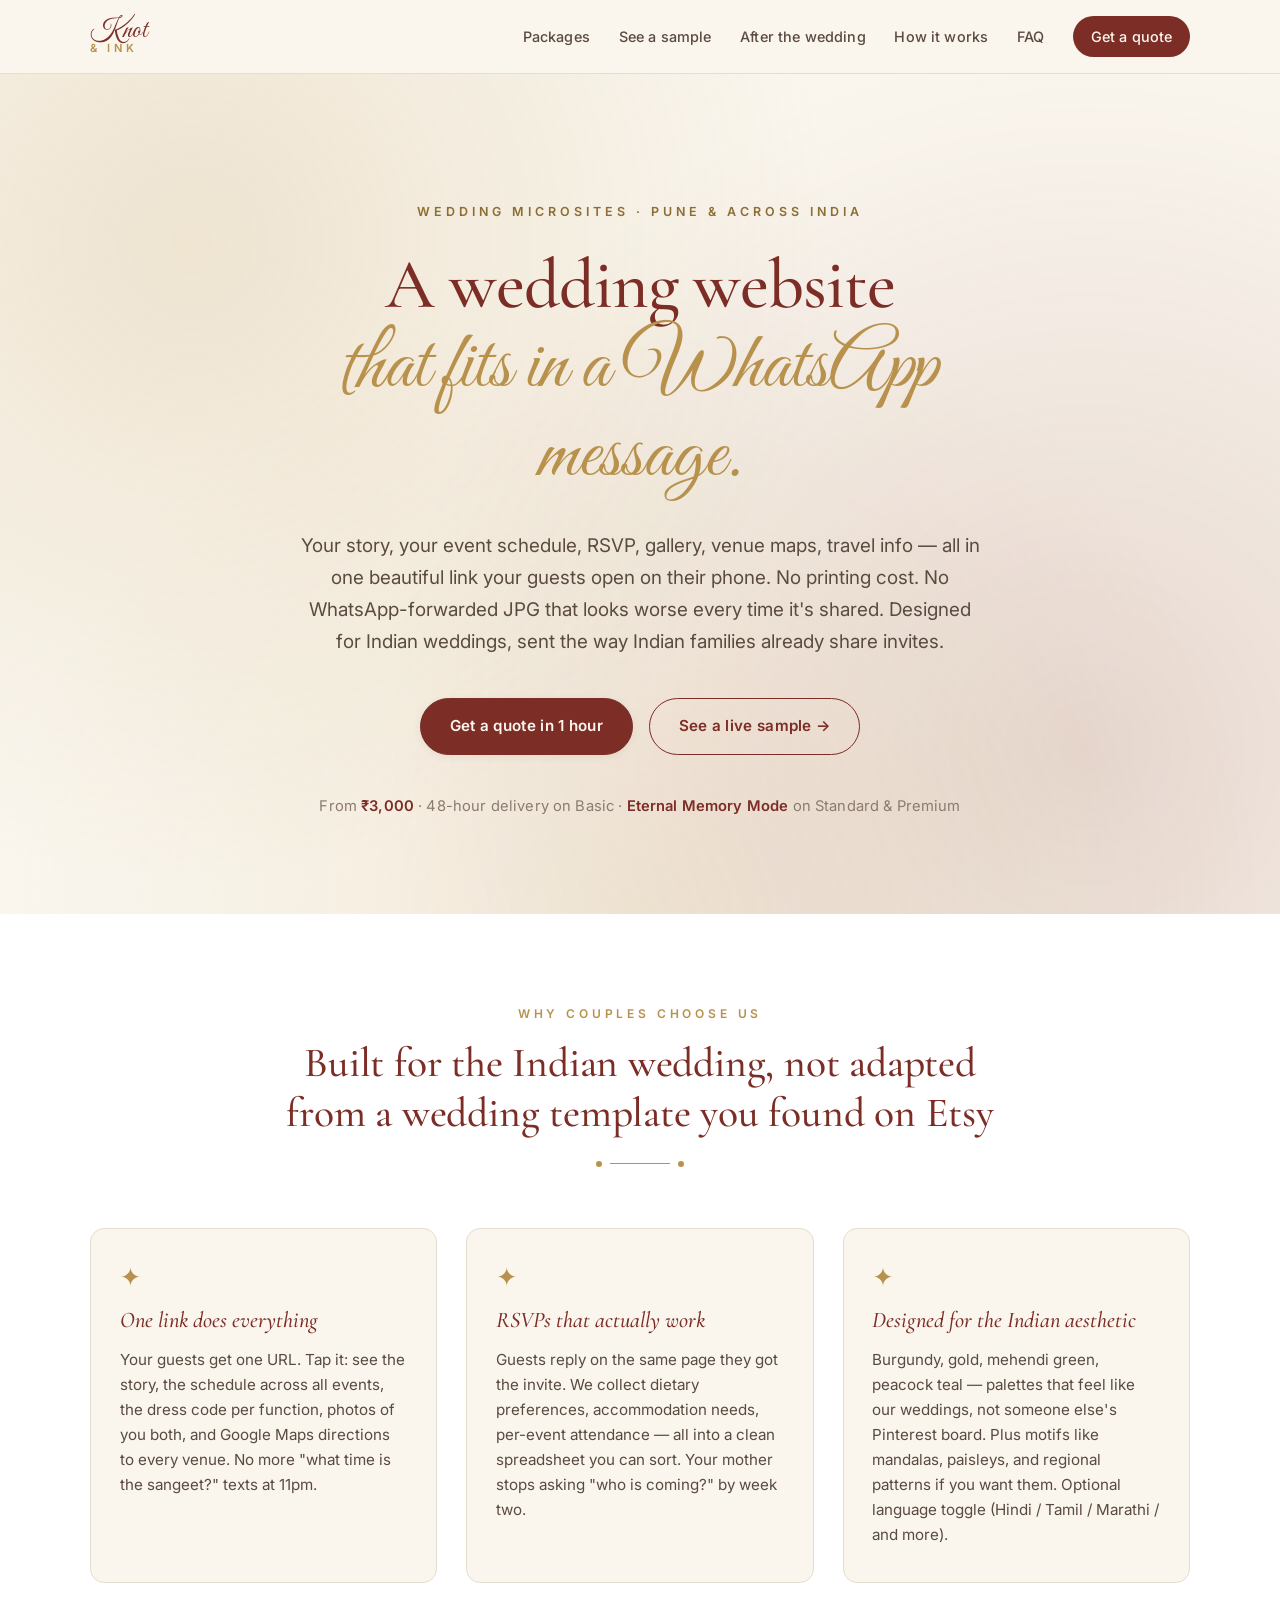
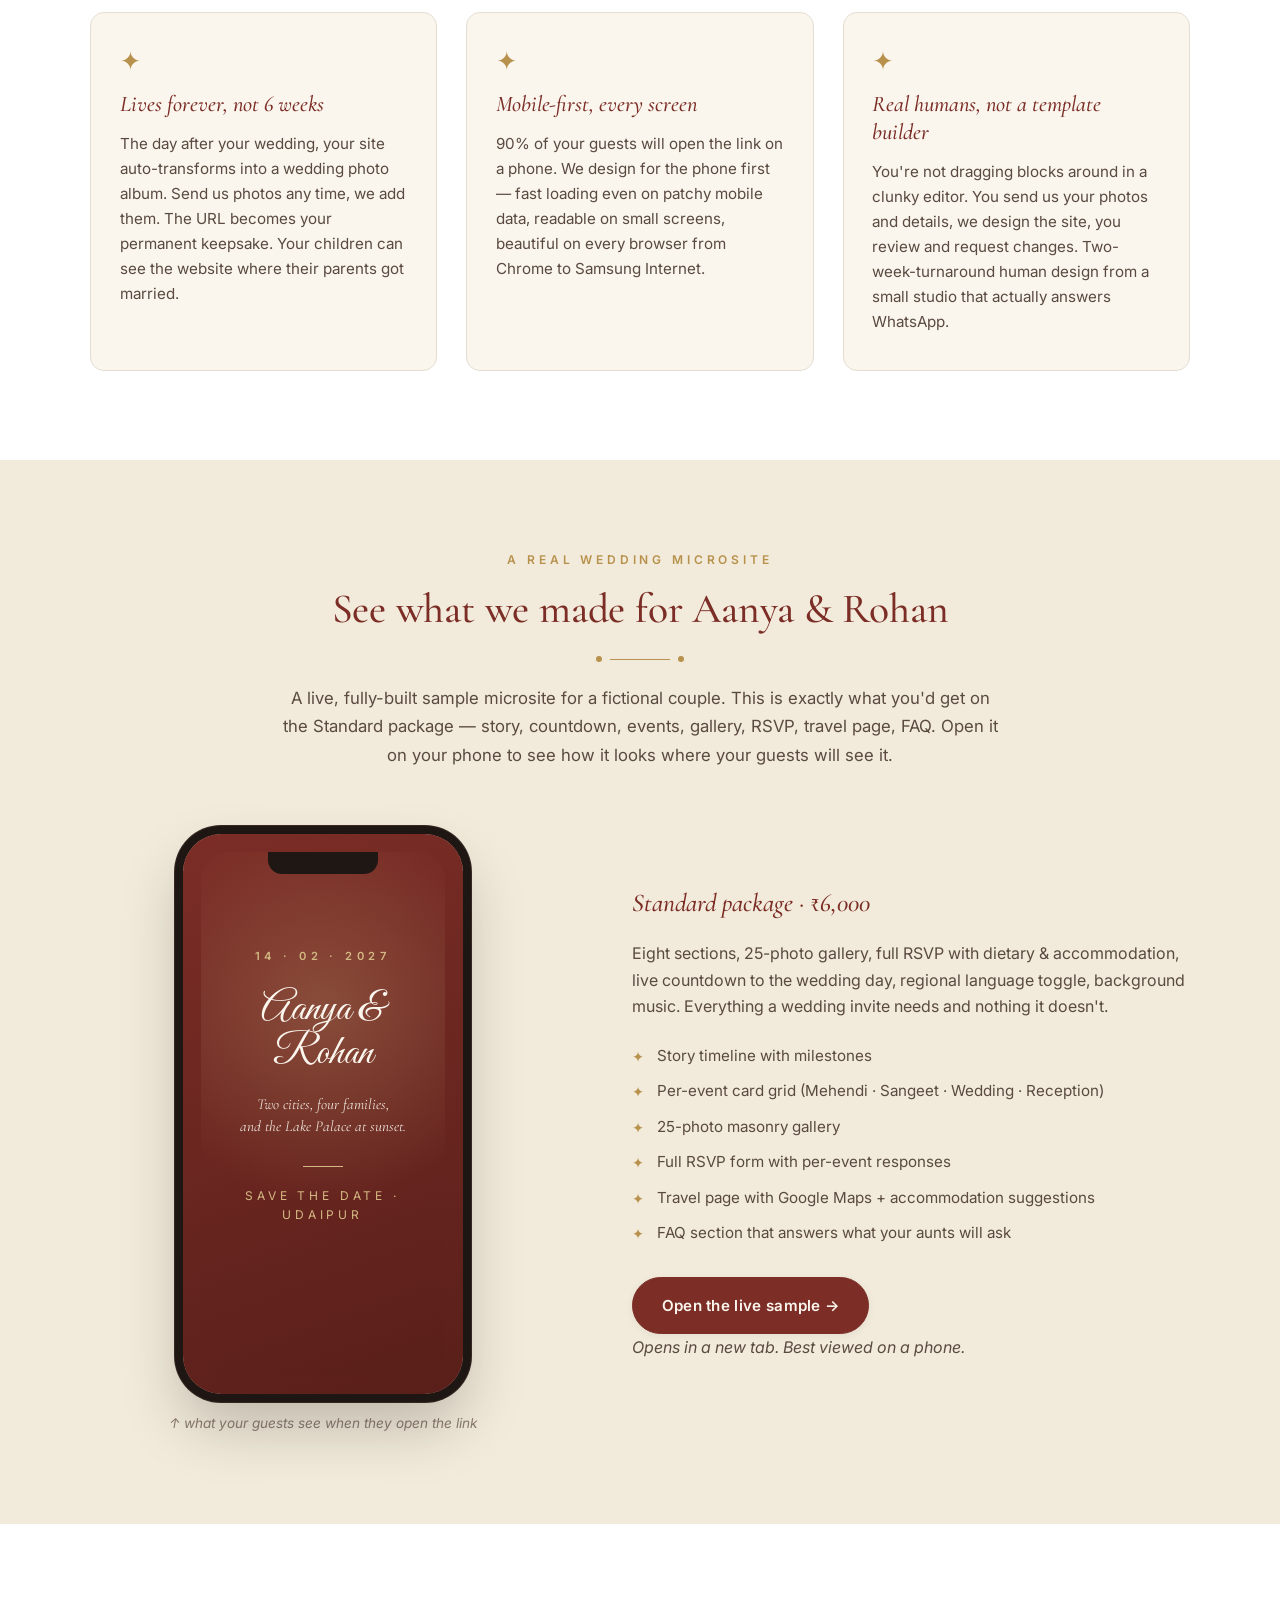
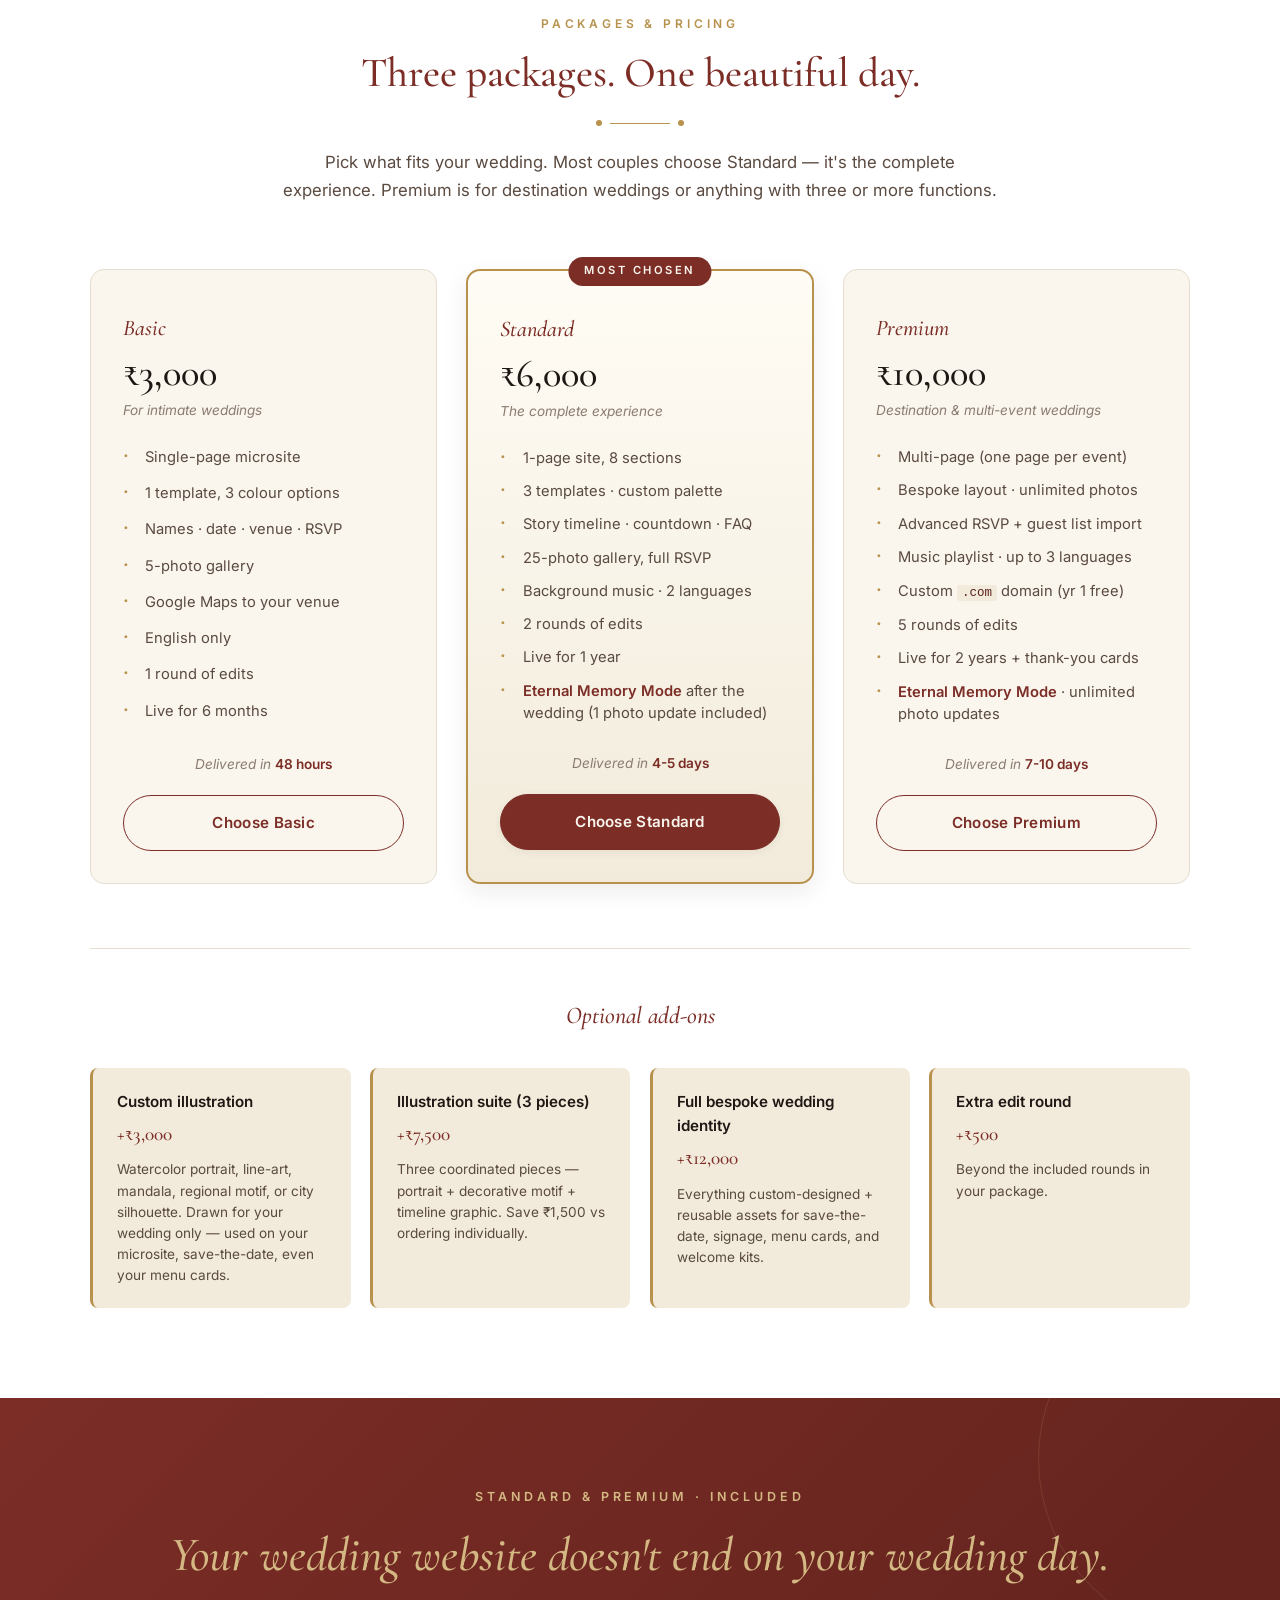
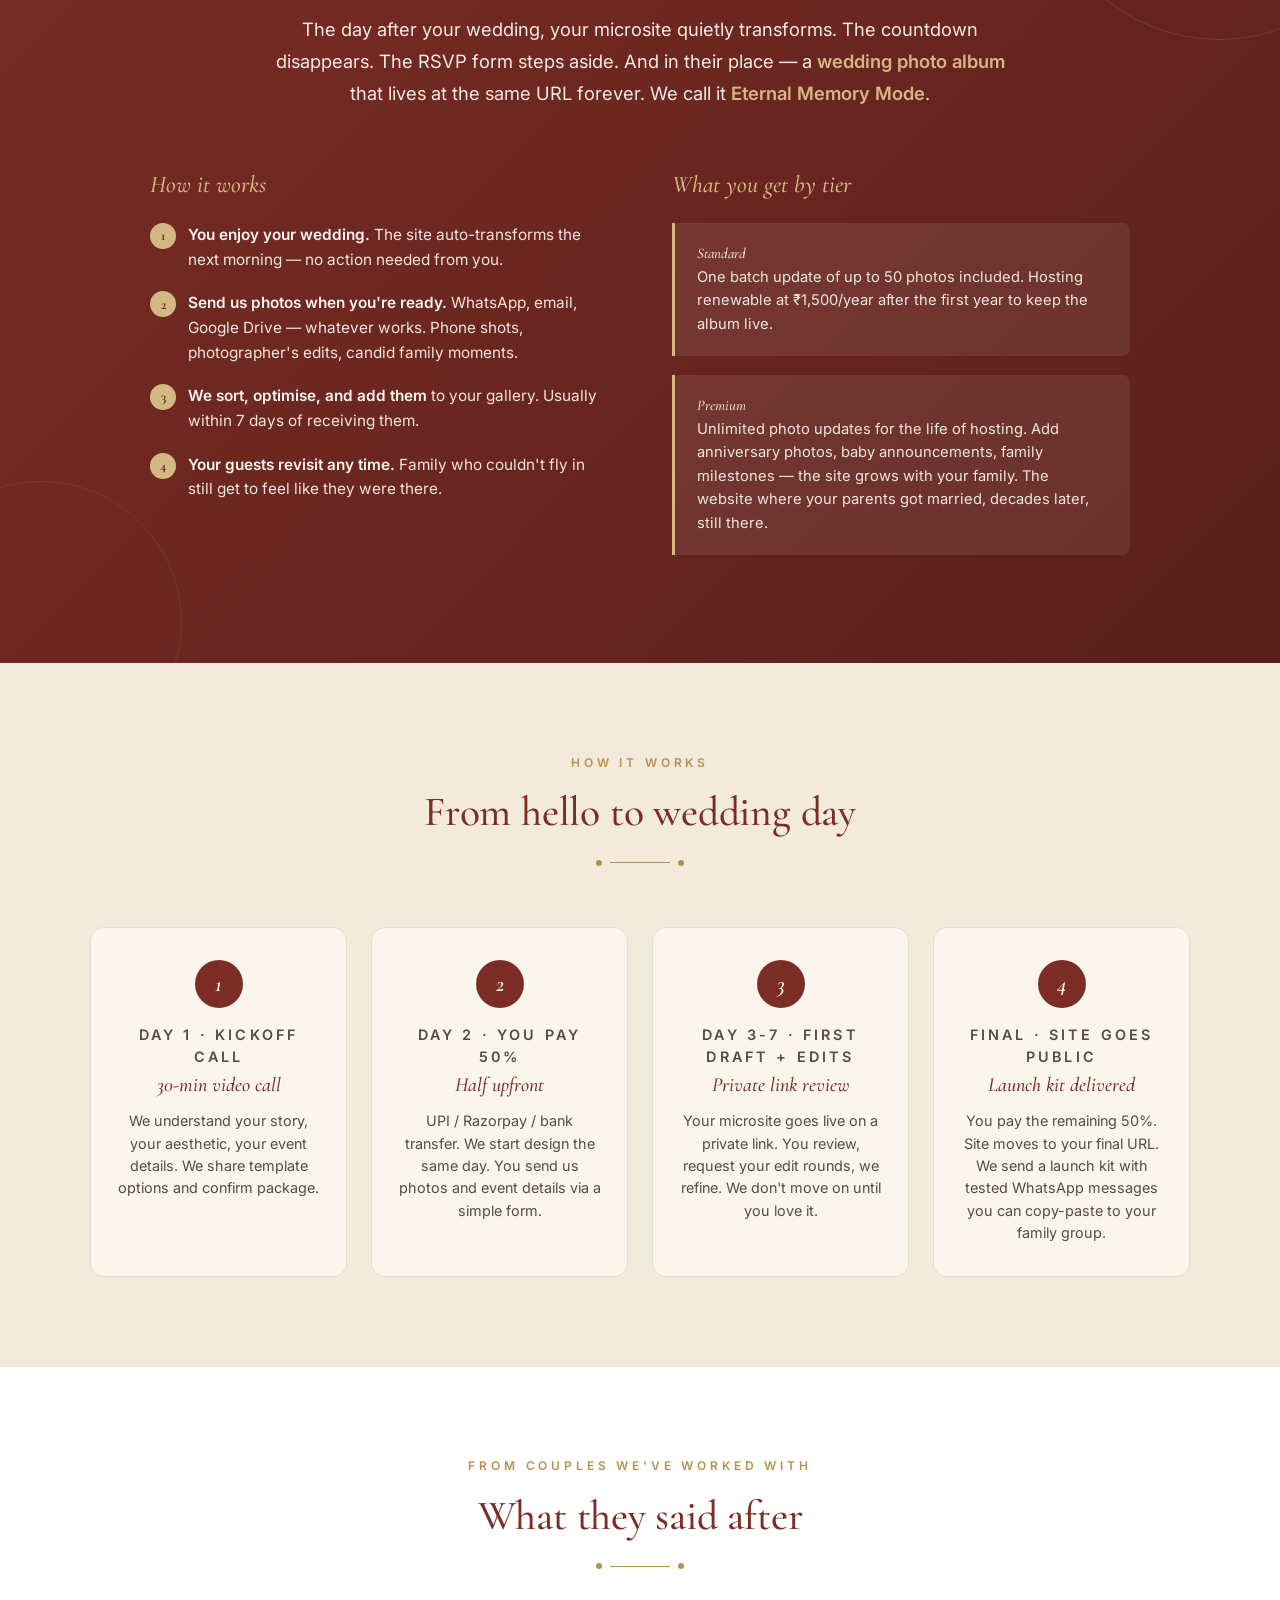
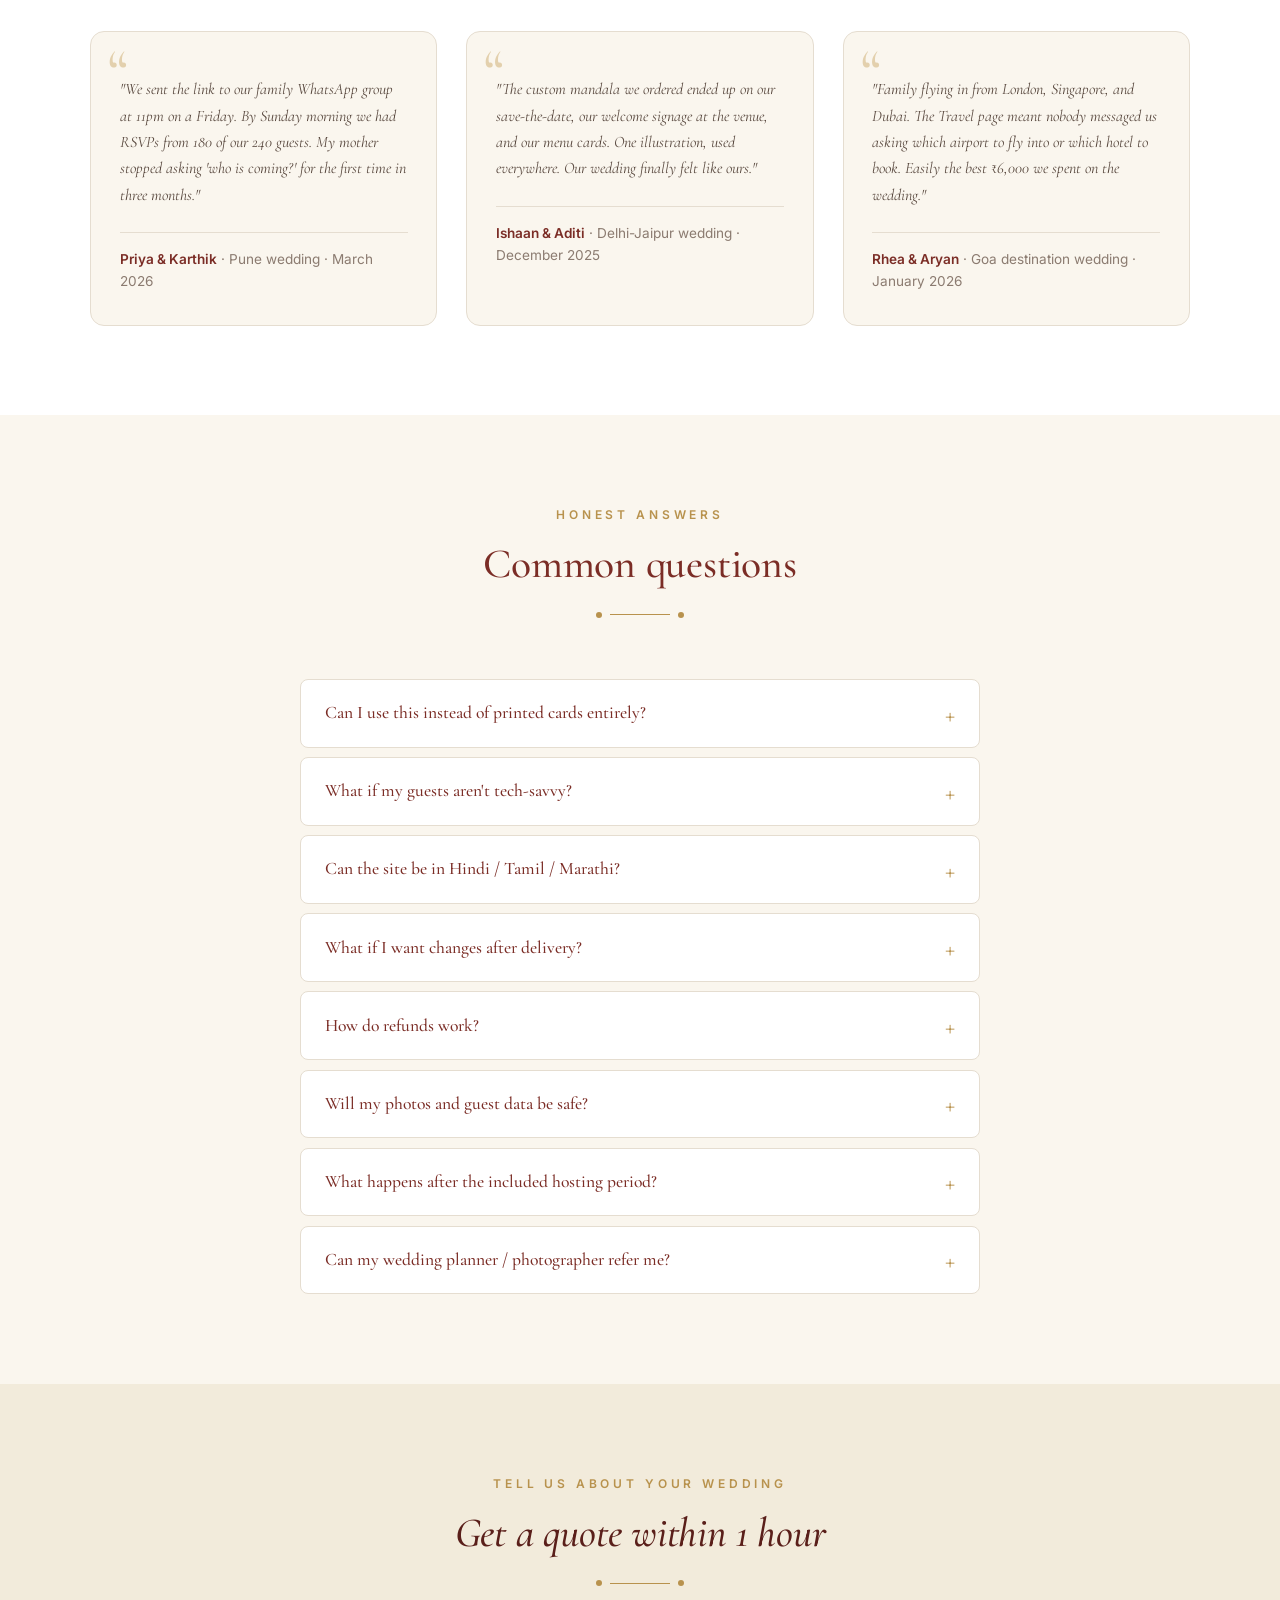
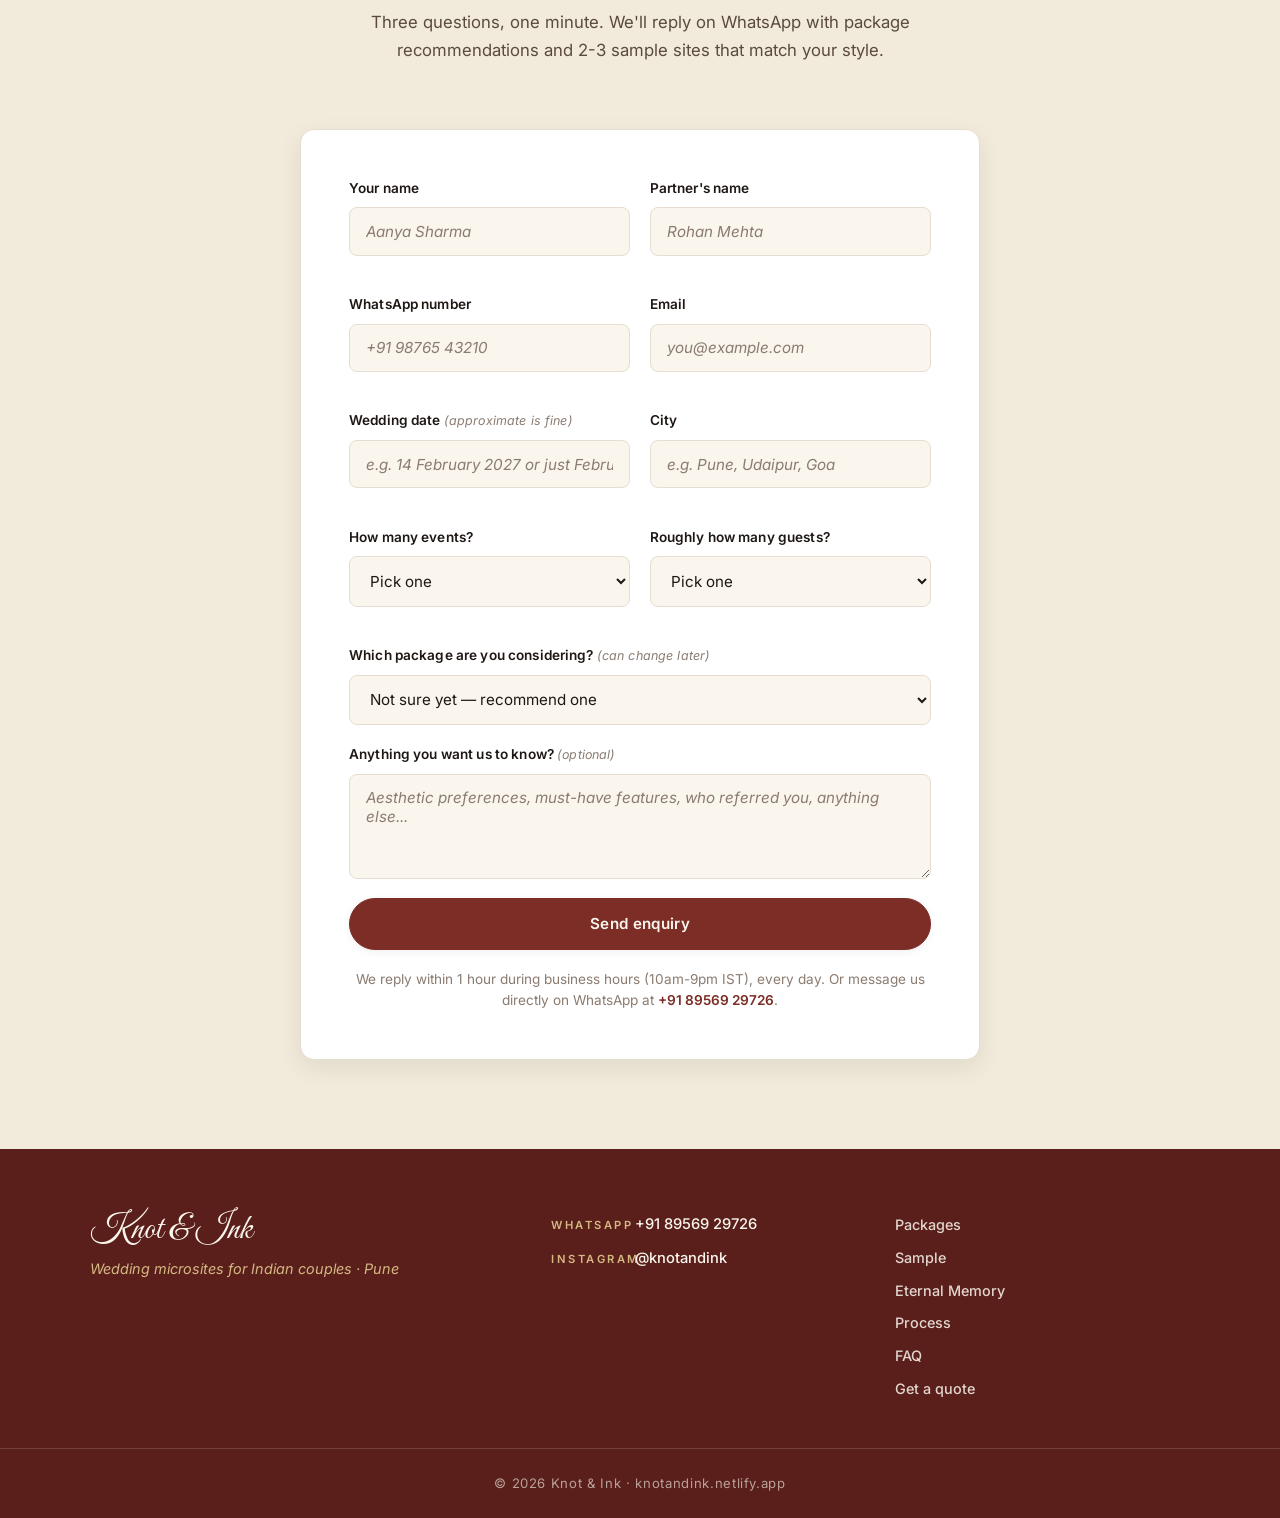
==== commit 6f395f6c: "Add Eternal Memory Mode + brand/city canonicalisation - Sample microsite auto-transforms post-weddin" ====
--- a/deploy/index.html
+++ b/deploy/index.html
@@ -40,7 +40,7 @@
 <section class="hero" id="top">
   <div class="hero__bg" aria-hidden="true"></div>
   <div class="wrap hero__inner">
-    <p class="hero__eyebrow">Wedding Microsites · Bangalore &amp; across India</p>
+    <p class="hero__eyebrow">Wedding Microsites · Pune &amp; across India</p>
     <h1 class="hero__title">
       A wedding website<br>
       <em>that fits in a WhatsApp message.</em>
@@ -437,7 +437,7 @@
         </label>
         <label class="field">
           <span class="field__label">City</span>
-          <input type="text" name="city" required placeholder="e.g. Bangalore, Udaipur, Goa" />
+          <input type="text" name="city" required placeholder="e.g. Pune, Udaipur, Goa" />
         </label>
       </div>
 
@@ -497,7 +497,7 @@
   <div class="wrap footer__inner">
     <div class="footer__brand">
       <p class="footer__brand-script">Knot &amp; Ink</p>
-      <p class="footer__tag">Wedding microsites for Indian couples · Bangalore</p>
+      <p class="footer__tag">Wedding microsites for Indian couples · Pune</p>
     </div>
     <div class="footer__contact">
       <p><span>WhatsApp</span> <a href="https://wa.me/918956929726">+91 89569 29726</a></p>
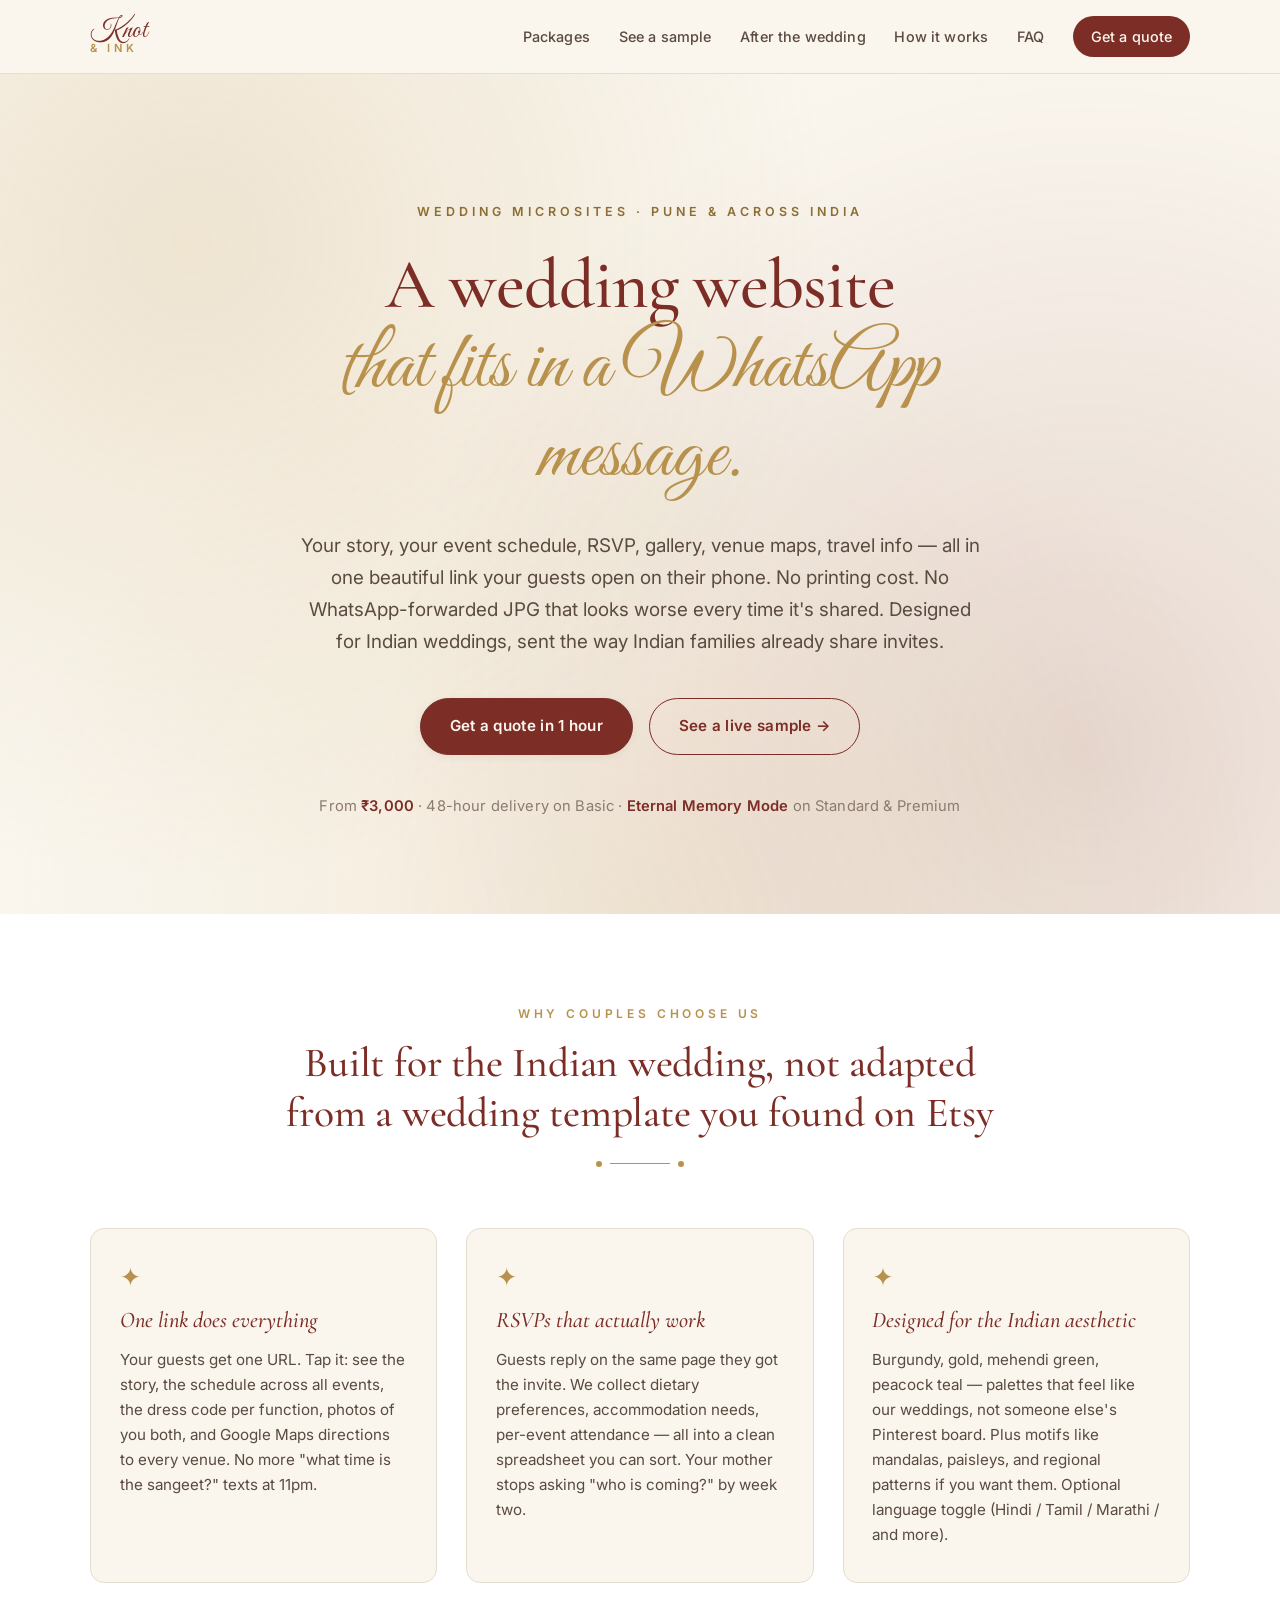
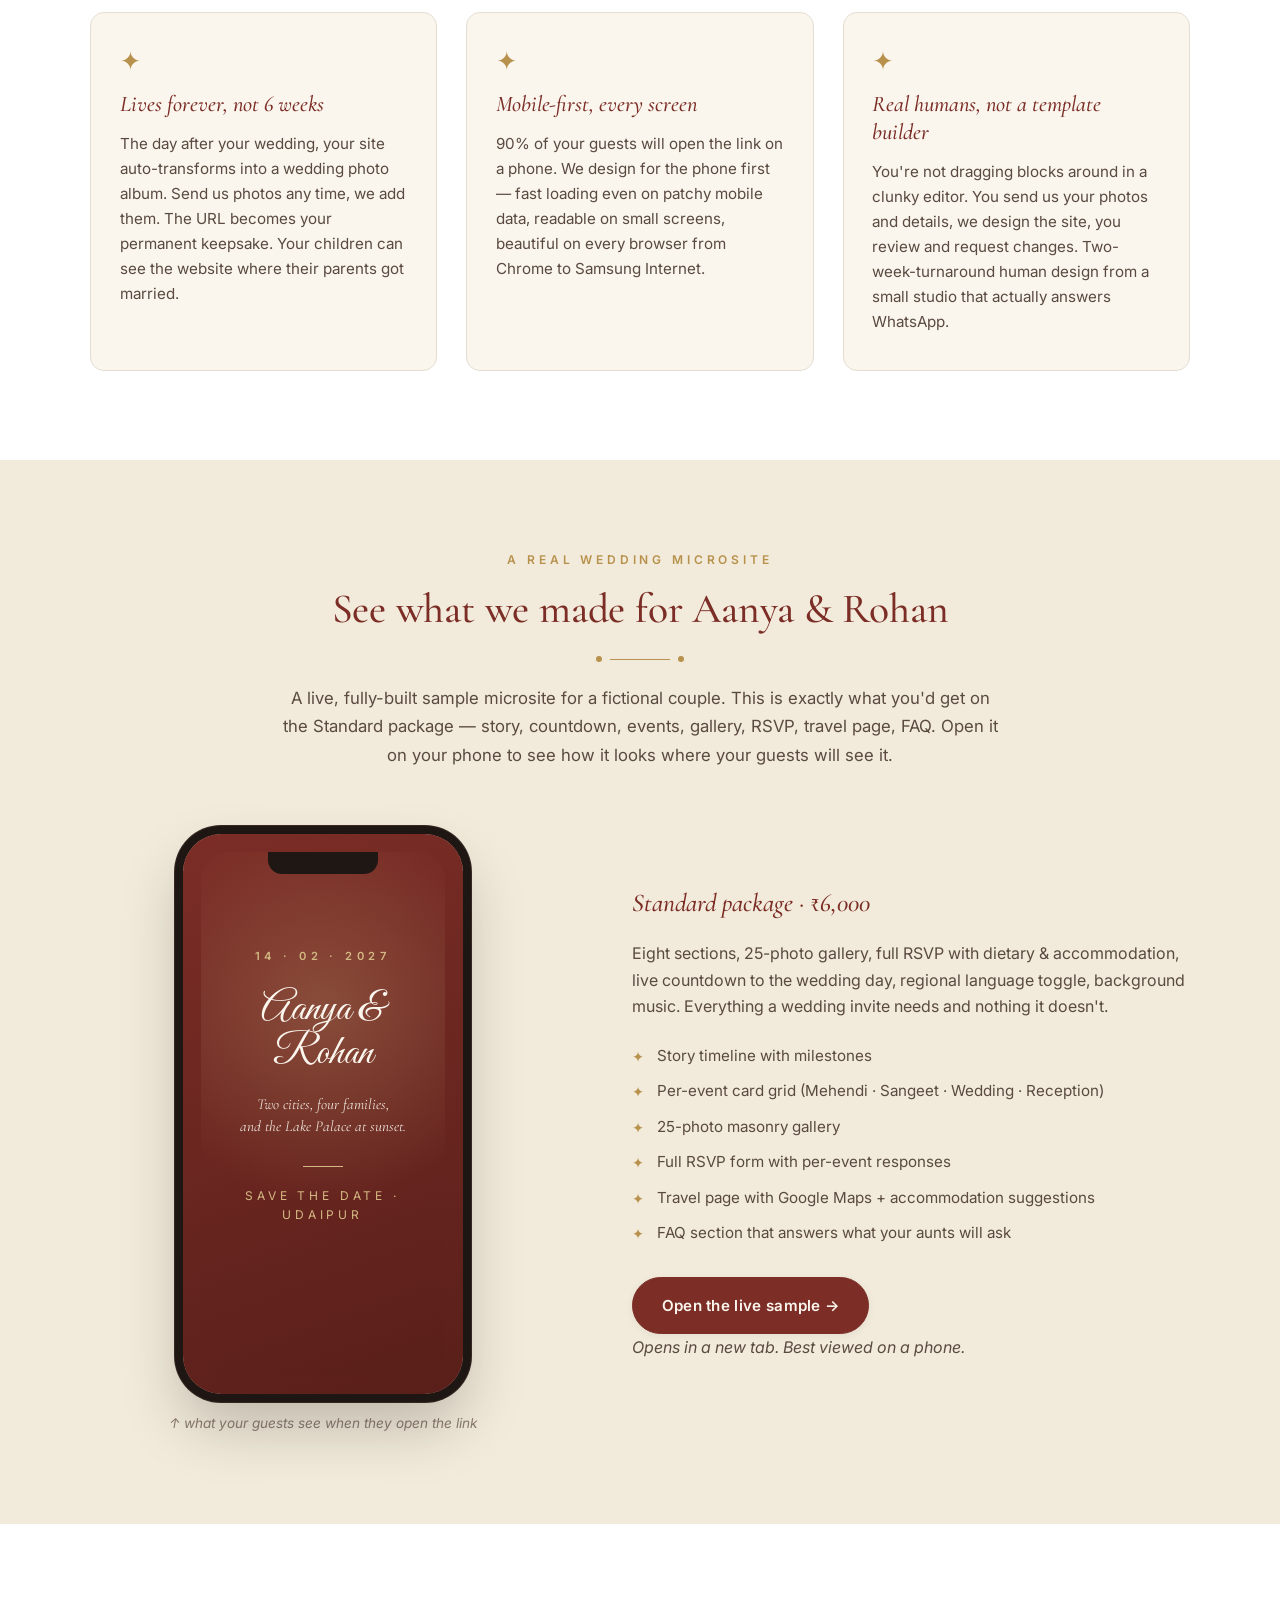
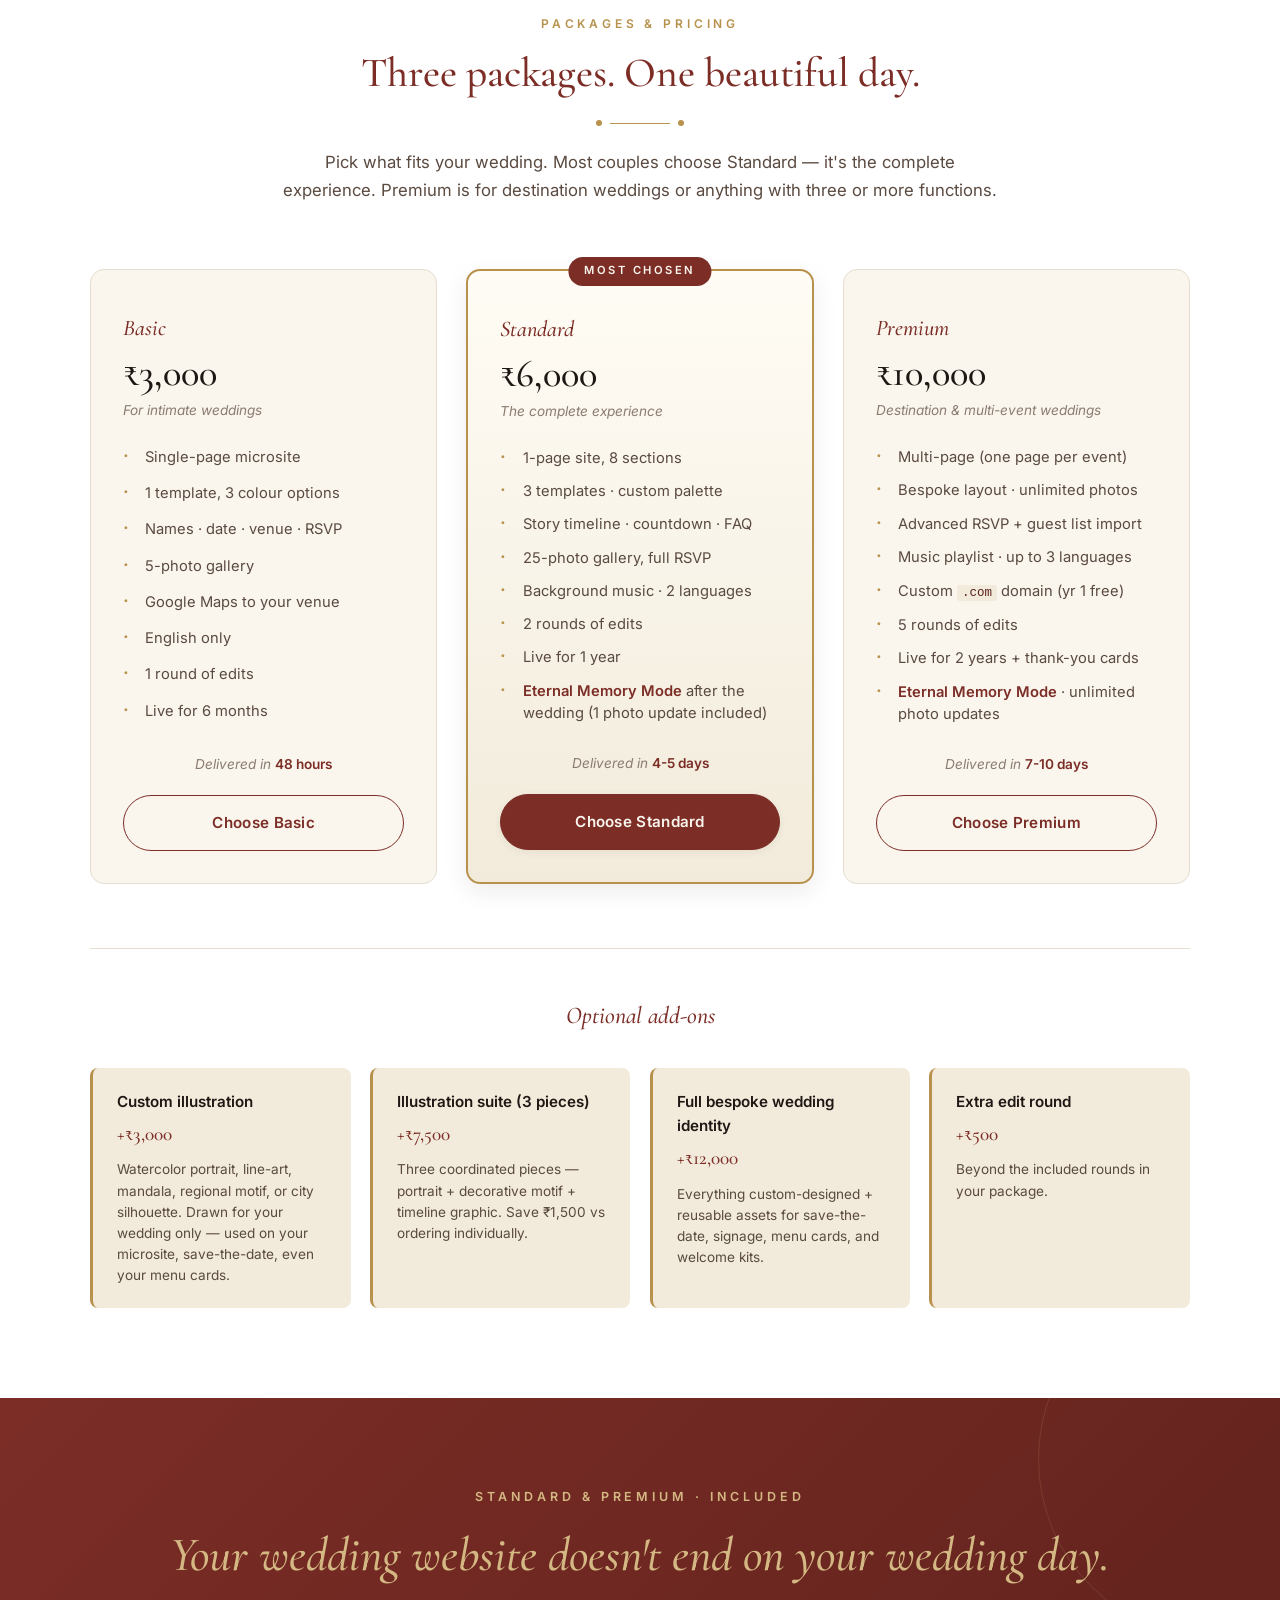
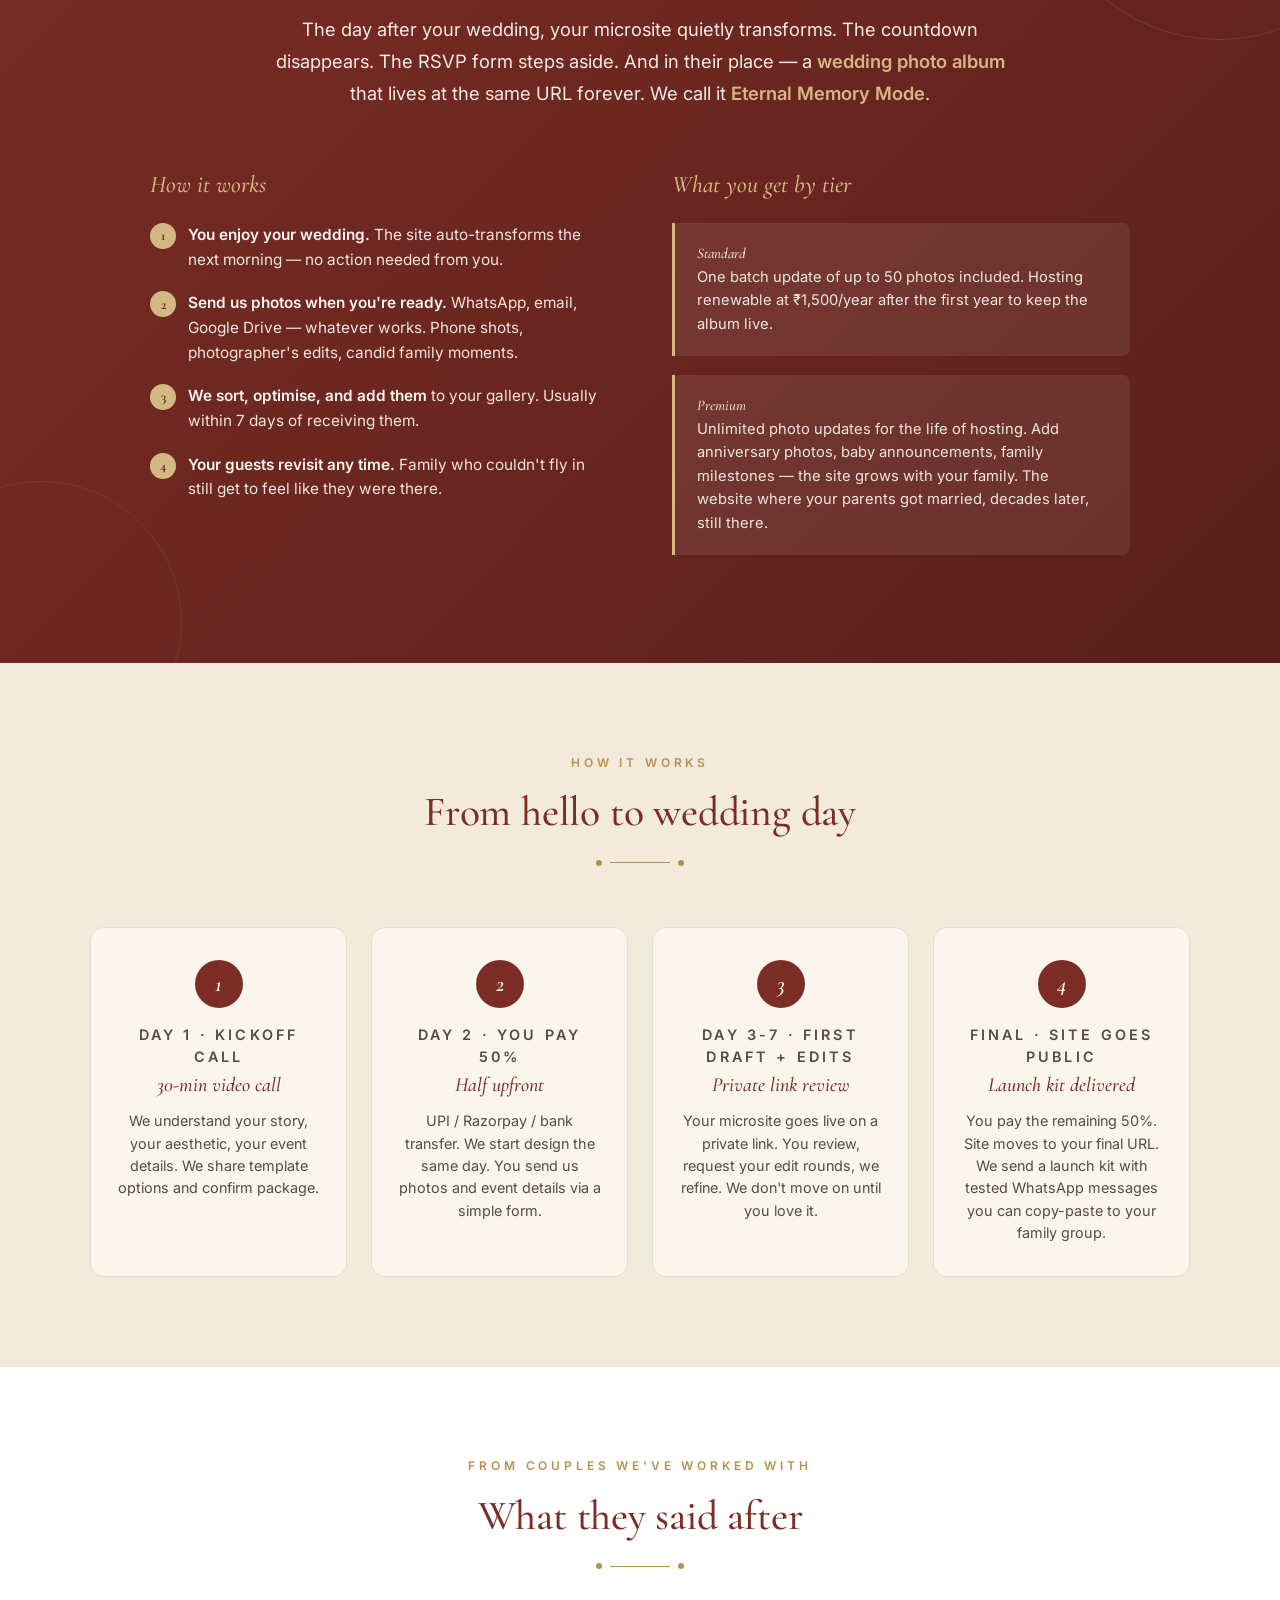
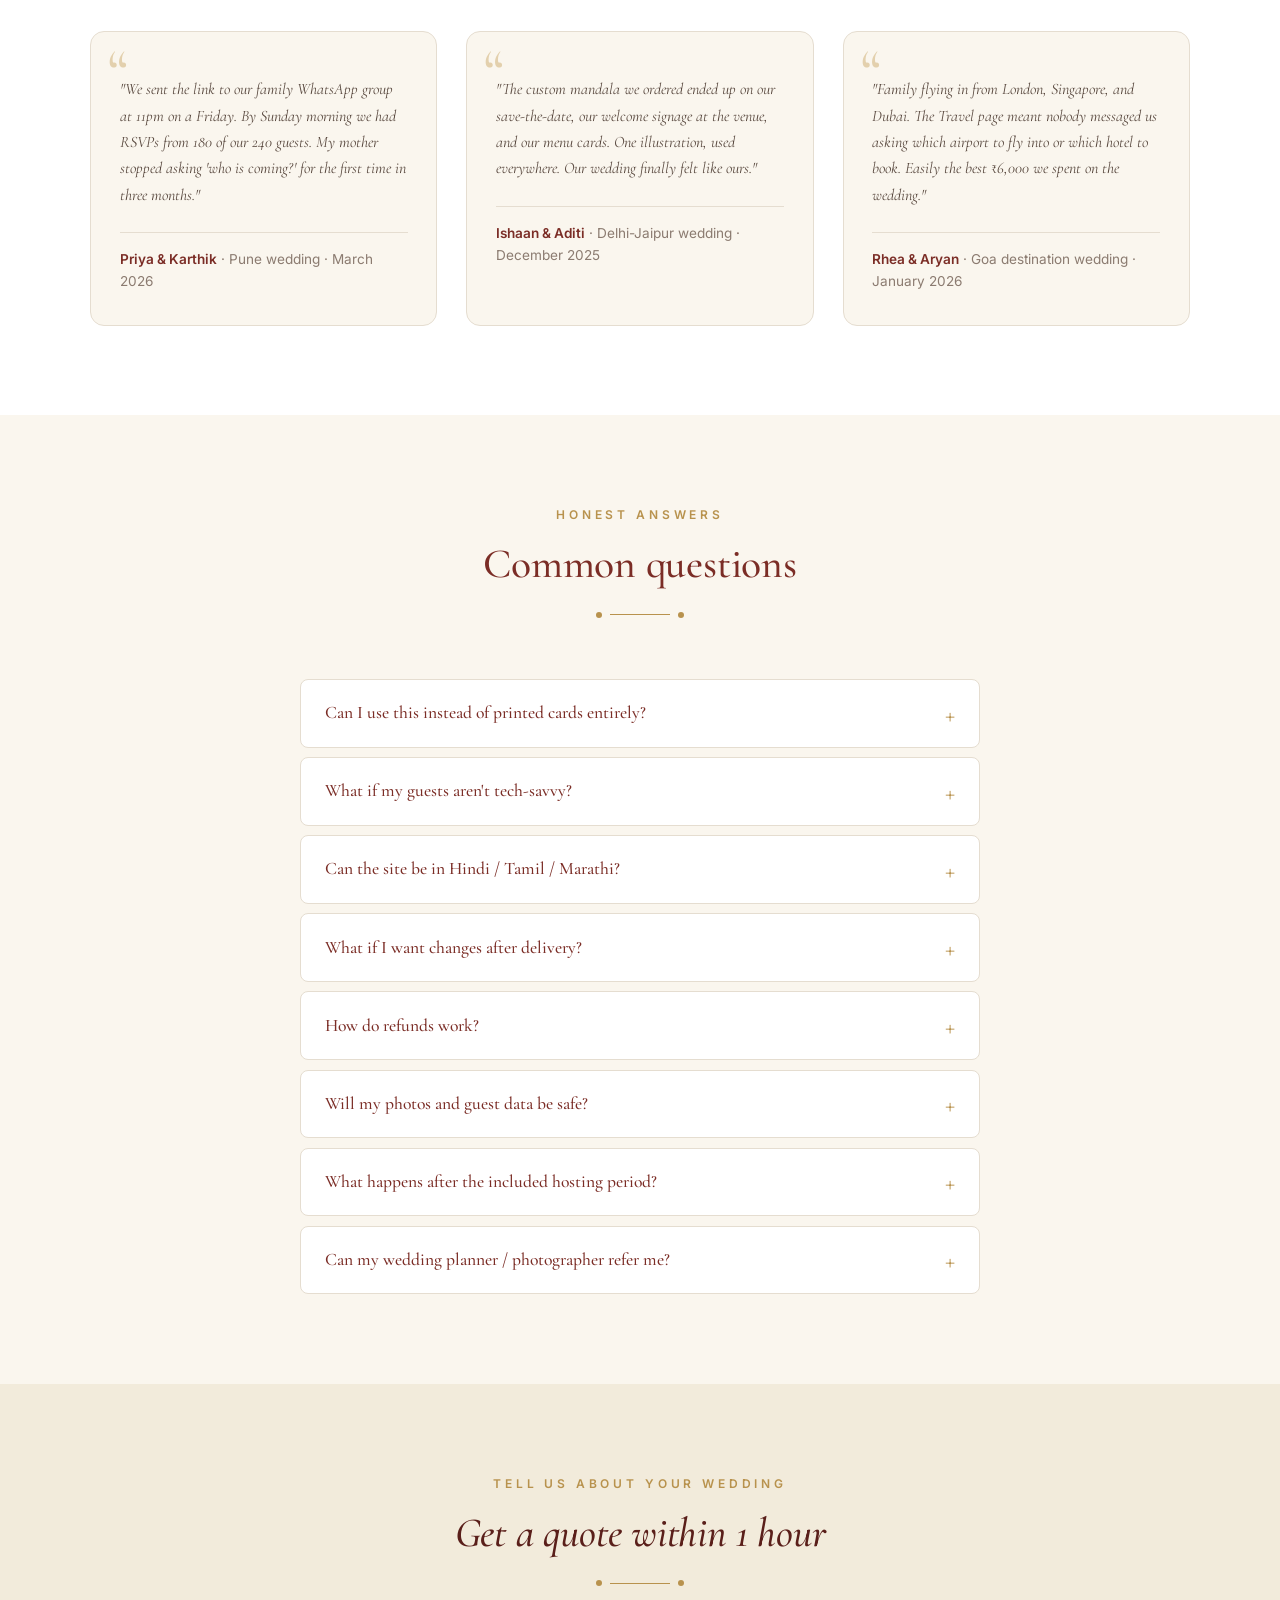
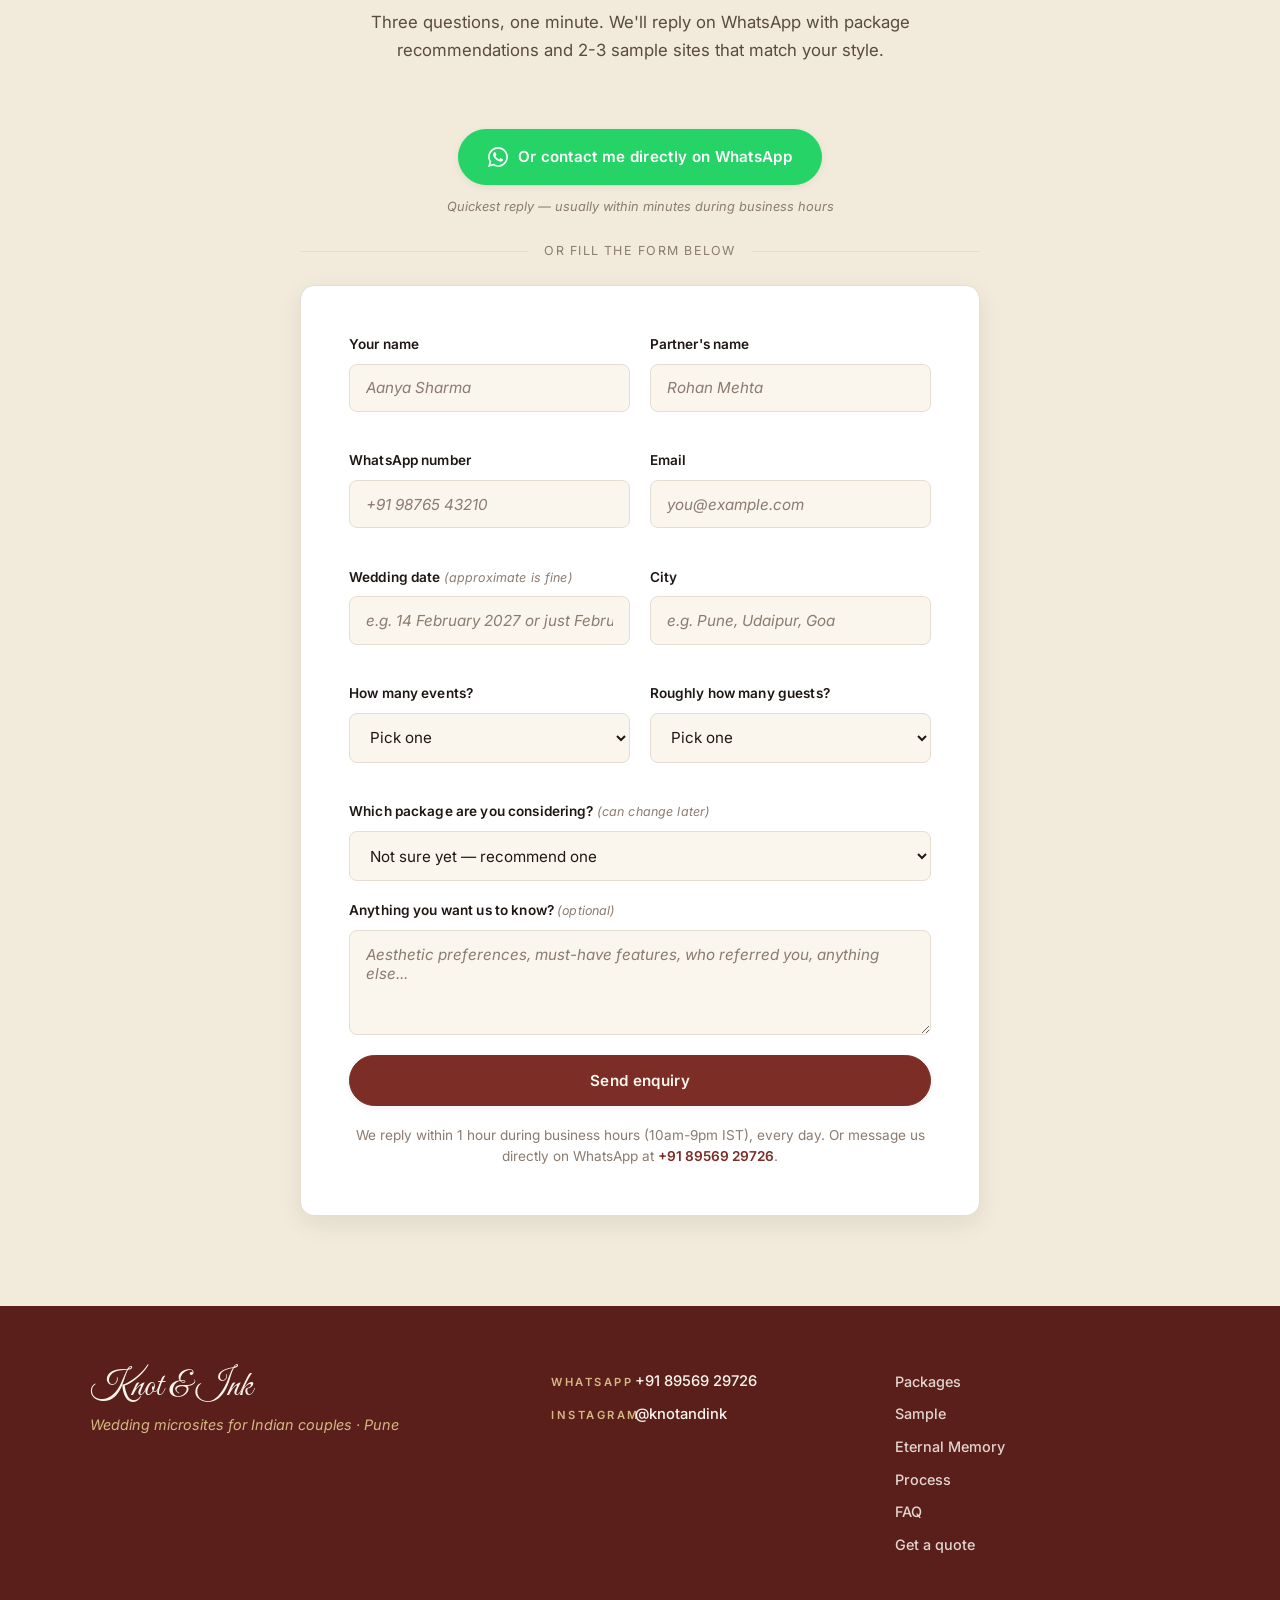
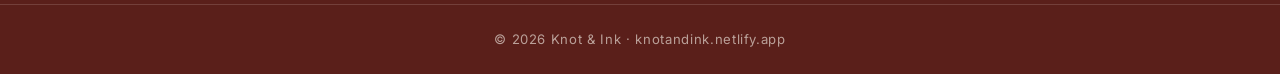
==== commit 8e3eaf26: "Add direct WhatsApp button above the enquiry form For couples who'd rather skip the questionnaire an" ====
--- a/deploy/index.html
+++ b/deploy/index.html
@@ -407,7 +407,21 @@
       <p class="section__intro">Three questions, one minute. We'll reply on WhatsApp with package recommendations and 2-3 sample sites that match your style.</p>
     </header>
 
-    <form class="enquire-form" id="enquireForm" novalidate>
+    <div class="enquire-direct">
+      <a href="https://wa.me/918956929726?text=Hi%20Knot%20%26%20Ink%2C%20I%27d%20like%20to%20enquire%20about%20a%20wedding%20microsite." class="btn btn--whatsapp" target="_blank" rel="noopener">
+        <svg class="btn__wa-icon" width="20" height="20" viewBox="0 0 24 24" fill="currentColor" aria-hidden="true"><path d="M.057 24l1.687-6.163c-1.041-1.804-1.588-3.849-1.587-5.946.003-6.556 5.338-11.891 11.893-11.891 3.181.001 6.167 1.24 8.413 3.488 2.245 2.248 3.481 5.236 3.48 8.414-.003 6.557-5.338 11.892-11.893 11.892-1.99-.001-3.951-.5-5.688-1.448l-6.305 1.654zm6.597-3.807c1.676.995 3.276 1.591 5.392 1.592 5.448 0 9.886-4.434 9.889-9.885.002-5.462-4.415-9.89-9.881-9.892-5.452 0-9.887 4.434-9.889 9.884-.001 2.225.651 3.891 1.746 5.634l-.999 3.648 3.742-.981zm11.387-5.464c-.074-.124-.272-.198-.57-.347-.297-.149-1.758-.868-2.031-.967-.272-.099-.47-.149-.669.149-.198.297-.768.967-.941 1.165-.173.198-.347.223-.644.074-.297-.149-1.255-.462-2.39-1.475-.883-.788-1.48-1.761-1.653-2.059-.173-.297-.018-.458.13-.606.134-.133.297-.347.446-.521.151-.172.2-.296.3-.495.099-.198.05-.372-.025-.521-.075-.149-.669-1.612-.916-2.207-.242-.579-.487-.501-.669-.51l-.57-.01c-.198 0-.52.074-.792.372s-1.04 1.016-1.04 2.479 1.065 2.876 1.213 3.074c.149.198 2.095 3.2 5.076 4.487.709.306 1.263.489 1.694.626.712.226 1.36.194 1.872.118.571-.085 1.758-.719 2.006-1.413.248-.695.248-1.29.173-1.414z"/></svg>
+        Or contact me directly on WhatsApp
+      </a>
+      <p class="enquire-direct__note">Quickest reply — usually within minutes during business hours</p>
+    </div>
+
+    <p class="enquire-divider"><span>or fill the form below</span></p>
+
+    <form class="enquire-form" id="enquireForm" name="enquiry" method="POST" data-netlify="true" data-netlify-honeypot="bot-field" novalidate>
+      <input type="hidden" name="form-name" value="enquiry" />
+      <p class="enquire-form__hp" hidden>
+        <label>Don't fill this out if you're human: <input name="bot-field" /></label>
+      </p>
       <div class="form-row form-row--two">
         <label class="field">
           <span class="field__label">Your name</span>
--- a/deploy/styles.css
+++ b/deploy/styles.css
@@ -1019,6 +1019,62 @@
   padding: var(--pad-section) 0;
   background: var(--cream-warm);
 }
+
+/* Direct-WhatsApp shortcut — sits above the form for couples who'd rather
+   skip the questionnaire and start a chat. WhatsApp green (#25D366) is
+   universally recognised on the channel; the colour break from the
+   burgundy/cream brand palette is intentional — it signals "different
+   path" rather than another brand button. */
+.enquire-direct {
+  text-align: center;
+  margin-bottom: 1.5rem;
+}
+.enquire-direct__note {
+  font-size: 0.8rem;
+  color: var(--ink-faint);
+  margin: 0.7rem 0 0;
+  font-style: italic;
+}
+.btn--whatsapp {
+  background: #25D366;
+  color: white;
+  border-color: #25D366;
+  box-shadow: var(--shadow-sm);
+  display: inline-flex;
+  align-items: center;
+  gap: 0.6rem;
+}
+.btn--whatsapp:hover {
+  background: #128C7E;
+  border-color: #128C7E;
+  color: white;
+  transform: translateY(-1px);
+  box-shadow: var(--shadow-md);
+}
+.btn__wa-icon { flex-shrink: 0; }
+
+/* "or fill the form below" divider line + label */
+.enquire-divider {
+  display: flex;
+  align-items: center;
+  gap: 1rem;
+  margin: 0 0 1.5rem;
+  text-align: center;
+}
+.enquire-divider::before,
+.enquire-divider::after {
+  content: '';
+  flex: 1;
+  height: 1px;
+  background: var(--line);
+}
+.enquire-divider span {
+  font-size: 0.78rem;
+  color: var(--ink-faint);
+  letter-spacing: 0.1em;
+  text-transform: uppercase;
+}
+
 .enquire-form {
   background: white;
   border-radius: var(--radius-lg);
